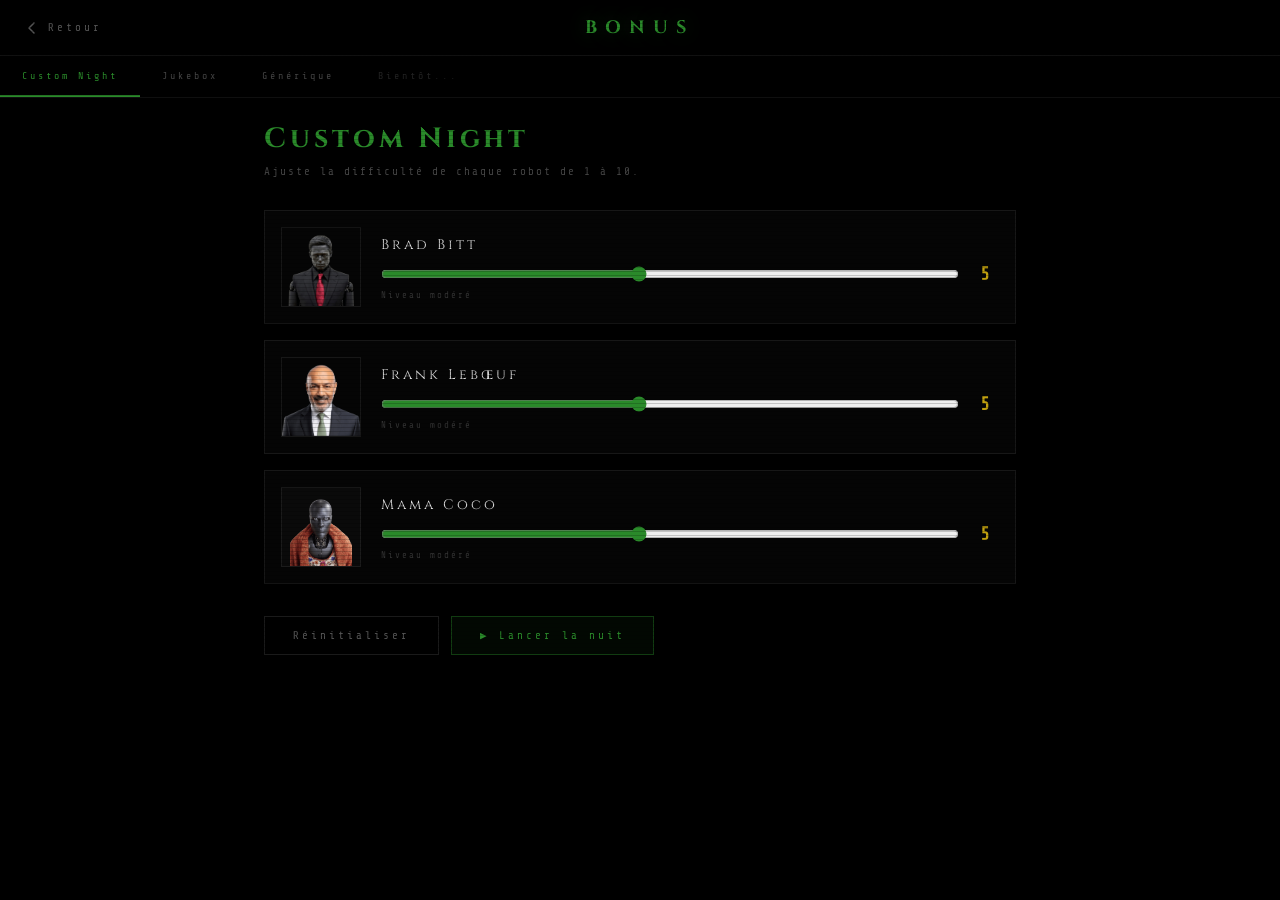
==== bonus.html @ 2e3a1e3d "Update bonus.html" ====
<!DOCTYPE html>
<html lang="fr">
<head>
  <meta charset="UTF-8" />
  <meta name="viewport" content="width=device-width, initial-scale=1.0, user-scalable=no" />
  <title>Three Nights at Chez Moi — Bonus</title>
  <link rel="preconnect" href="https://fonts.googleapis.com" />
  <link rel="preconnect" href="https://fonts.gstatic.com" crossorigin />
  <link href="https://fonts.googleapis.com/css2?family=Cinzel:wght@400;700&family=Share+Tech+Mono&display=swap" rel="stylesheet" />
  <link rel="stylesheet" href="css/global.css" />
  <link rel="stylesheet" href="css/bonus.css" />
</head>
<body class="bonus-page">

  <div id="bonus-noise"></div>
  <div class="bonus-scanlines"></div>

  <!-- HEADER -->
  <div id="bonus-header">
    <button id="bonus-back" title="Retour au menu">
      <svg width="16" height="16" viewBox="0 0 16 16" fill="none" stroke="currentColor" stroke-width="1.5">
        <path d="M10 3L5 8l5 5" stroke-linecap="round" stroke-linejoin="round"/>
      </svg>
      Retour
    </button>
    <div id="bonus-title">BONUS</div>
    <div style="width:80px;"></div>
  </div>

  <!-- NAVIGATION SECTIONS -->
  <div id="bonus-nav">
    <button class="bonus-nav-btn active" data-section="custom">Custom Night</button>
    <button class="bonus-nav-btn" data-section="jukebox">Jukebox</button>
    <button class="bonus-nav-btn" data-section="credits">Générique</button>
    <button class="bonus-nav-btn disabled" data-section="coming">Bientôt...</button>
  </div>

  <!-- SECTION : CUSTOM NIGHT -->
  <div id="section-custom" class="bonus-section active">
    <div class="bonus-section-title">Custom Night</div>
    <div class="bonus-section-sub">Ajuste la difficulté de chaque robot de 1 à 10.</div>

    <div id="custom-robots">

      <div class="robot-card" data-robot="brad">
        <img src="assets/images/brad-normal.png" alt="Brad Bitt" class="robot-img landscape" />
        <div class="robot-info">
          <div class="robot-name">Brad Bitt</div>
          <div class="robot-level-wrap">
            <input type="range" class="robot-slider" id="diff-brad" min="1" max="10" value="5" />
            <span class="robot-level-val" id="diff-brad-val">5</span>
          </div>
          <div class="robot-desc" id="diff-brad-desc">Niveau modéré</div>
        </div>
      </div>

      <div class="robot-card" data-robot="frank">
        <img src="assets/images/frank-normal.png" alt="Frank Lebœuf" class="robot-img landscape" />
        <div class="robot-info">
          <div class="robot-name">Frank Lebœuf</div>
          <div class="robot-level-wrap">
            <input type="range" class="robot-slider" id="diff-frank" min="1" max="10" value="5" />
            <span class="robot-level-val" id="diff-frank-val">5</span>
          </div>
          <div class="robot-desc" id="diff-frank-desc">Niveau modéré</div>
        </div>
      </div>

      <div class="robot-card" data-robot="mama">
        <img src="assets/images/mama-coco-normal.png" alt="Mama Coco" class="robot-img portrait" />
        <div class="robot-info">
          <div class="robot-name">Mama Coco</div>
          <div class="robot-level-wrap">
            <input type="range" class="robot-slider" id="diff-mama" min="1" max="10" value="5" />
            <span class="robot-level-val" id="diff-mama-val">5</span>
          </div>
          <div class="robot-desc" id="diff-mama-desc">Niveau modéré</div>
        </div>
      </div>

    </div>

    <div id="custom-actions">
      <button class="bonus-action-btn secondary" id="custom-reset">Réinitialiser</button>
      <button class="bonus-action-btn primary" id="custom-start">▶ Lancer la nuit</button>
    </div>
  </div>

  <!-- SECTION : GÉNÉRIQUE -->
  <div id="section-credits" class="bonus-section" style="display:none;">
    <div class="bonus-section-title">Générique de fin</div>
    <div class="bonus-section-sub">Revisionner le générique de fin du jeu.</div>
    <button class="bonus-action-btn primary" id="replay-credits" style="margin-top:32px;">▶ Lancer le générique</button>
  </div>

  <!-- SECTION : JUKEBOX -->
  <div id="section-jukebox" class="bonus-section" style="display:none;">
    <div class="bonus-section-title">Jukebox</div>
    <div class="bonus-section-sub">Système audio de la maison — tous les fichiers sonores du jeu.</div>
    <div id="jukebox-wrap">
      <!-- Catégories -->
      <div id="jukebox-cats"></div>
      <!-- Lecteur -->
      <div id="jukebox-player">
        <div id="jk-cam-badge">
          <span class="rec-dot" style="background:#2a8a2a;box-shadow:0 0 8px rgba(42,138,42,0.6);"></span>
          <span id="jk-track-name">— AUCUN FICHIER SÉLECTIONNÉ —</span>
        </div>
        <div id="jk-progress-wrap">
          <span id="jk-time-cur">0:00</span>
          <div id="jk-progress-bar">
            <div id="jk-progress-fill"></div>
            <div id="jk-progress-thumb"></div>
          </div>
          <span id="jk-time-dur">0:00</span>
        </div>
        <div id="jk-controls">
          <button class="jk-btn" id="jk-prev" title="Précédent">&#9664;&#9664;</button>
          <button class="jk-btn jk-main" id="jk-play">&#9654;</button>
          <button class="jk-btn" id="jk-next" title="Suivant">&#9654;&#9654;</button>
          <div id="jk-vol-wrap">
            <span class="jk-vol-icon">
              <svg width="14" height="14" viewBox="0 0 14 14" fill="none" stroke="currentColor" stroke-width="1.3">
                <path d="M2 4.5h2l3-2.5v9l-3-2.5H2V4.5z"/>
                <path d="M9.5 4.5c1.2 0.9 1.2 4.1 0 5" stroke-linecap="round"/>
                <path d="M11.5 3c2 1.5 2 6.5 0 8" stroke-linecap="round"/>
              </svg>
            </span>
            <input type="range" id="jk-vol" min="0" max="100" value="75" />
          </div>
        </div>
      </div>
      <!-- Liste des pistes -->
      <div id="jukebox-tracklist"></div>
    </div>
  </div>

  <!-- SECTION : BIENTÔT -->
  <div id="section-coming" class="bonus-section" style="display:none;">
    <div class="bonus-section-title" style="color:#555;">Bientôt...</div>
    <div class="bonus-section-sub" style="color:#333;">D'autres bonus arriveront prochainement.</div>
  </div>

  <!-- OVERLAY GÉNÉRIQUE (replay) -->
  <div id="credits-overlay" style="display:none;position:fixed;inset:0;z-index:9000;background:#000;"></div>

  <audio id="audio-bonus" src="assets/audio/bonus.mp3" loop preload="auto"></audio>
  <audio id="audio-merci" src="assets/audio/merci.m4a" preload="auto"></audio>

  <script src="js/save.js"></script>
  <script src="js/options.js"></script>
  <script src="js/bonus.js"></script>
</body>
</html>
---- css/global.css ----
/* ═══════════════════════════════════════════
   GLOBAL — Reset + Variables + Utilitaires
════════════════════════════════════════════ */

*, *::before, *::after {
  box-sizing: border-box;
  margin: 0;
  padding: 0;
}

:root {
  --red:        #cc2020;
  --red-glow:   rgba(220, 30, 30, 0.6);
  --gold:       #c0a010;
  --green:      #2a8a2a;
  --white:      #ffffff;
  --gray-light: #888888;
  --gray-mid:   #444444;
  --gray-dark:  #1a1a1a;
  --black:      #000000;

  --font-mono:  'Share Tech Mono', monospace;
  --font-title: 'Cinzel', serif;
}

html, body {
  width: 100%;
  height: 100%;
  background: var(--black);
  overflow: hidden;
  color: var(--white);
  font-family: var(--font-mono);
}

.hidden {
  display: none !important;
}

/* Scanlines globales */
body::before {
  content: '';
  position: fixed;
  inset: 0;
  background: repeating-linear-gradient(
    to bottom,
    transparent 0px, transparent 3px,
    rgba(0, 0, 0, 0.18) 3px, rgba(0, 0, 0, 0.18) 4px
  );
  pointer-events: none;
  z-index: 900;
}

/* ── Animations communes ── */

@keyframes blink {
  0%, 100% { opacity: 1; }
  50%       { opacity: 0; }
}

@keyframes scanMove {
  0%   { top: -3%; }
  100% { top: 103%; }
}

@keyframes flicker {
  0%, 89%, 100% { opacity: 1; }
  90%  { opacity: 0.7; }
  91%  { opacity: 1; }
  93%  { opacity: 0.4; }
  94%  { opacity: 1; }
}

@keyframes glitchClip1 {
  0%, 92%, 100% { clip-path: none; transform: none; }
  93% { clip-path: polygon(0 15%, 100% 15%, 100% 35%, 0 35%); transform: translateX(-5px); }
  95% { clip-path: polygon(0 55%, 100% 55%, 100% 70%, 0 70%); transform: translateX(5px); }
  97% { clip-path: polygon(0 30%, 100% 30%, 100% 50%, 0 50%); transform: translateX(-3px); }
}

@keyframes glitchClip2 {
  0%, 93%, 100% { clip-path: none; transform: none; opacity: 0; }
  94% { clip-path: polygon(0 20%, 100% 20%, 100% 40%, 0 40%); transform: translateX(7px); opacity: 0.6; }
  96% { clip-path: polygon(0 60%, 100% 60%, 100% 75%, 0 75%); transform: translateX(-6px); opacity: 0.4; }
}

@keyframes fadeIn {
  from { opacity: 0; }
  to   { opacity: 1; }
}

@keyframes fadeOut {
  from { opacity: 1; }
  to   { opacity: 0; }
}
---- css/bonus.css ----
/* ═══════════════════════════════════════════
   BONUS.CSS
════════════════════════════════════════════ */

body.bonus-page {
  background: #000;
  min-height: 100vh;
  overflow-x: hidden;
  animation: slideInFromRight 0.4s ease forwards;
}

@keyframes slideInFromRight {
  from { opacity: 0; transform: translateX(40px); }
  to   { opacity: 1; transform: translateX(0); }
}

#bonus-noise {
  position: fixed; inset: 0; pointer-events: none; z-index: 1;
  background: url("data:image/svg+xml,<svg xmlns='http://www.w3.org/2000/svg'/>"); /* placeholder */
  opacity: 0.03;
}
.bonus-scanlines {
  position: fixed; inset: 0; pointer-events: none; z-index: 2;
  background: repeating-linear-gradient(to bottom, transparent 0px, transparent 3px, rgba(0,0,0,0.12) 3px, rgba(0,0,0,0.12) 4px);
}

/* ── Header ── */
#bonus-header {
  position: fixed; top: 0; left: 0; right: 0;
  height: 56px;
  display: flex; align-items: center; justify-content: space-between;
  padding: 0 24px;
  background: rgba(0,0,0,0.95);
  border-bottom: 0.5px solid rgba(255,255,255,0.08);
  z-index: 100;
}
#bonus-back {
  font-family: var(--font-mono);
  font-size: 11px; letter-spacing: 3px; color: #555;
  background: transparent; border: none; cursor: pointer;
  display: flex; align-items: center; gap: 8px;
  transition: color 0.15s;
}
#bonus-back:hover { color: #aaa; }
#bonus-title {
  font-family: var(--font-title);
  font-size: 18px; font-weight: 700;
  color: #2a8a2a; letter-spacing: 8px;
  text-shadow: 0 0 20px rgba(42,138,42,0.4);
}

/* ── Navigation ── */
#bonus-nav {
  position: fixed; top: 56px; left: 0; right: 0;
  display: flex; gap: 0;
  background: rgba(0,0,0,0.9);
  border-bottom: 0.5px solid rgba(255,255,255,0.06);
  z-index: 100; overflow-x: auto;
}
.bonus-nav-btn {
  font-family: var(--font-mono);
  font-size: 10px; letter-spacing: 3px; color: #444;
  background: transparent; border: none; border-bottom: 2px solid transparent;
  padding: 14px 22px; cursor: pointer; white-space: nowrap;
  transition: color 0.15s, border-color 0.15s;
}
.bonus-nav-btn:hover { color: #888; }
.bonus-nav-btn.active { color: #2a8a2a; border-bottom-color: #2a8a2a; }
.bonus-nav-btn.disabled { color: #222; cursor: default; pointer-events: none; }

/* ── Sections ── */
.bonus-section {
  max-width: 800px; margin: 0 auto;
  padding: 120px 24px 60px;
  position: relative; z-index: 10;
}
.bonus-section-title {
  font-family: var(--font-title);
  font-size: clamp(20px, 3vw, 28px); font-weight: 700;
  color: #2a8a2a; letter-spacing: 4px; margin-bottom: 8px;
}
.bonus-section-sub {
  font-family: var(--font-mono);
  font-size: 11px; color: #444; letter-spacing: 2px;
  margin-bottom: 32px;
}

/* ── Custom Night ── */
#custom-robots {
  display: flex; flex-direction: column; gap: 16px;
}
.robot-card {
  display: flex; align-items: center; gap: 20px;
  background: rgba(255,255,255,0.02);
  border: 0.5px solid rgba(255,255,255,0.07);
  padding: 16px;
  transition: border-color 0.15s;
}
.robot-card:hover { border-color: rgba(42,138,42,0.3); }
.robot-img {
  flex-shrink: 0;
  width: 80px;
  height: 80px;
  object-fit: cover;
  object-position: center top;
  border: 0.5px solid rgba(255,255,255,0.07);
}
.robot-img.portrait {
  object-fit: contain;
  object-position: center center;
  background: rgba(255,255,255,0.02);
}

.robot-info { flex: 1; }
.robot-name {
  font-family: var(--font-title);
  font-size: 14px; color: #ddd; letter-spacing: 3px; margin-bottom: 10px;
}
.robot-level-wrap {
  display: flex; align-items: center; gap: 12px;
}
.robot-slider {
  flex: 1;
  accent-color: #2a8a2a;
}
.robot-level-val {
  font-family: var(--font-mono);
  font-size: 18px; font-weight: bold;
  color: #2a8a2a; min-width: 28px; text-align: center;
}
.robot-desc {
  font-family: var(--font-mono);
  font-size: 9px; color: #333; letter-spacing: 2px;
  margin-top: 6px;
}

/* Couleur de la valeur selon niveau */
.robot-level-val.low    { color: #2a8a2a; }
.robot-level-val.medium { color: #c0a010; }
.robot-level-val.high   { color: #cc2020; }

/* ── Actions ── */
#custom-actions {
  display: flex; gap: 12px; margin-top: 32px; flex-wrap: wrap;
}
.bonus-action-btn {
  font-family: var(--font-mono);
  font-size: 11px; letter-spacing: 3px;
  padding: 12px 28px; cursor: pointer;
  transition: all 0.15s;
}
.bonus-action-btn.primary {
  color: #2a8a2a; background: rgba(42,138,42,0.06);
  border: 0.5px solid rgba(42,138,42,0.4);
}
.bonus-action-btn.primary:hover {
  background: rgba(42,138,42,0.12); border-color: #2a8a2a;
  color: #44cc44;
}
.bonus-action-btn.secondary {
  color: #555; background: transparent;
  border: 0.5px solid rgba(255,255,255,0.1);
}
.bonus-action-btn.secondary:hover { color: #aaa; border-color: rgba(255,255,255,0.25); }

/* ── Responsive ── */
@media (max-width: 600px) {
  #bonus-header { padding: 0 14px; }
  .bonus-section { padding: 120px 14px 60px; }
  .robot-card { flex-direction: column; align-items: flex-start; }
  .robot-img.landscape { width: 100%; height: 120px; }
  .robot-img.portrait  { width: 60px; height: 90px; }
}

/* ══ Mode TV — crédits ══ */
body.display-tv .credits-label  { font-size: clamp(13px, 2vw, 16px); }
body.display-tv .credits-name   { font-size: clamp(22px, 3.5vw, 36px); }
body.display-tv .credits-sub    { font-size: clamp(12px, 1.8vw, 16px); }
body.display-tv .credits-final  { font-size: clamp(24px, 4vw, 40px); }
body.display-tv .credits-continue { font-size: 15px; padding: 16px 32px; }

/* ══════════════════════════════════════
   JUKEBOX
══════════════════════════════════════ */

#jukebox-wrap {
  display: flex;
  flex-direction: column;
  gap: 0;
  border: 0.5px solid rgba(255,255,255,0.07);
}

/* Catégories */
#jukebox-cats {
  display: flex;
  overflow-x: auto;
  border-bottom: 0.5px solid rgba(255,255,255,0.07);
}
.jk-cat-btn {
  font-family: var(--font-mono);
  font-size: 9px; letter-spacing: 3px; color: #444;
  background: transparent; border: none; border-bottom: 2px solid transparent;
  padding: 10px 18px; cursor: pointer; white-space: nowrap;
  transition: color .15s, border-color .15s;
}
.jk-cat-btn:hover { color: #888; }
.jk-cat-btn.active { color: #2a8a2a; border-bottom-color: #2a8a2a; }

/* Lecteur */
#jukebox-player {
  background: rgba(0,0,0,0.6);
  padding: 14px 16px;
  display: flex;
  flex-direction: column;
  gap: 10px;
  border-bottom: 0.5px solid rgba(255,255,255,0.07);
}

#jk-cam-badge {
  display: flex;
  align-items: center;
  gap: 8px;
  font-family: var(--font-mono);
  font-size: 10px;
  letter-spacing: 2px;
  color: #666;
}
#jk-track-name {
  overflow: hidden;
  text-overflow: ellipsis;
  white-space: nowrap;
  flex: 1;
}
#jk-track-name.playing { color: #2a8a2a; }

/* Barre de progression */
#jk-progress-wrap {
  display: flex;
  align-items: center;
  gap: 10px;
  font-family: var(--font-mono);
  font-size: 9px;
  color: #444;
  letter-spacing: 1px;
}
#jk-progress-bar {
  flex: 1;
  height: 3px;
  background: rgba(255,255,255,0.08);
  position: relative;
  cursor: pointer;
  border-radius: 2px;
}
#jk-progress-fill {
  height: 100%;
  background: #2a8a2a;
  border-radius: 2px;
  width: 0%;
  transition: width 0.2s linear;
  pointer-events: none;
}
#jk-progress-thumb {
  position: absolute;
  top: 50%; right: 0;
  transform: translate(50%, -50%);
  width: 9px; height: 9px;
  background: #2a8a2a;
  border-radius: 50%;
  opacity: 0;
  transition: opacity .15s;
  pointer-events: none;
}
#jk-progress-bar:hover #jk-progress-thumb { opacity: 1; }

/* Contrôles */
#jk-controls {
  display: flex;
  align-items: center;
  gap: 10px;
}
.jk-btn {
  font-family: var(--font-mono);
  font-size: 13px;
  color: #555;
  background: transparent;
  border: 0.5px solid rgba(255,255,255,0.1);
  width: 36px; height: 32px;
  cursor: pointer;
  display: flex; align-items: center; justify-content: center;
  transition: color .15s, border-color .15s;
  flex-shrink: 0;
}
.jk-btn:hover { color: #aaa; border-color: rgba(255,255,255,0.3); }
.jk-btn:focus { outline: none; color: #2a8a2a; border-color: rgba(42,138,42,0.5); }
.jk-btn.jk-main {
  width: 44px; height: 38px;
  font-size: 16px;
  color: #2a8a2a;
  border-color: rgba(42,138,42,0.3);
}
.jk-btn.jk-main:hover { border-color: #2a8a2a; color: #44cc44; }
.jk-btn.jk-main.playing { color: #c0a010; border-color: rgba(192,160,16,0.4); }

#jk-vol-wrap {
  display: flex; align-items: center; gap: 8px;
  margin-left: auto;
  font-size: 13px;
  color: #444;
}
#jk-vol { width: 80px; accent-color: #2a8a2a; }
.jk-vol-icon { font-size: 13px; }

/* Liste des pistes */
#jukebox-tracklist {
  max-height: 260px;
  overflow-y: auto;
}
.jk-track {
  display: flex;
  align-items: center;
  gap: 10px;
  padding: 8px 16px;
  font-family: var(--font-mono);
  font-size: 10px;
  letter-spacing: 1px;
  color: #555;
  cursor: pointer;
  border-bottom: 0.5px solid rgba(255,255,255,0.04);
  transition: background .12s, color .12s;
}
.jk-track:hover { background: rgba(255,255,255,0.03); color: #aaa; }
.jk-track.active { color: #2a8a2a; background: rgba(42,138,42,0.05); }
.jk-track:focus { outline: none; background: rgba(42,138,42,0.08); color: #2a8a2a; }
.jk-track-num {
  color: #333; min-width: 20px; text-align: right; font-size: 9px;
}
.jk-track-dur { color: #333; margin-left: auto; font-size: 9px; flex-shrink:0; }
.jk-track.active .jk-track-num { color: #2a8a2a; }
.jk-track.active .jk-track-dur { color: #2a8a2a; }

/* Mode TV */
body.display-tv .jk-cat-btn  { font-size: 12px; padding: 14px 24px; }
body.display-tv #jk-cam-badge { font-size: 13px; }
body.display-tv .jk-btn       { width: 48px; height: 42px; font-size: 16px; }
body.display-tv .jk-btn.jk-main { width: 56px; height: 48px; font-size: 20px; }
body.display-tv .jk-track    { padding: 12px 18px; font-size: 13px; }
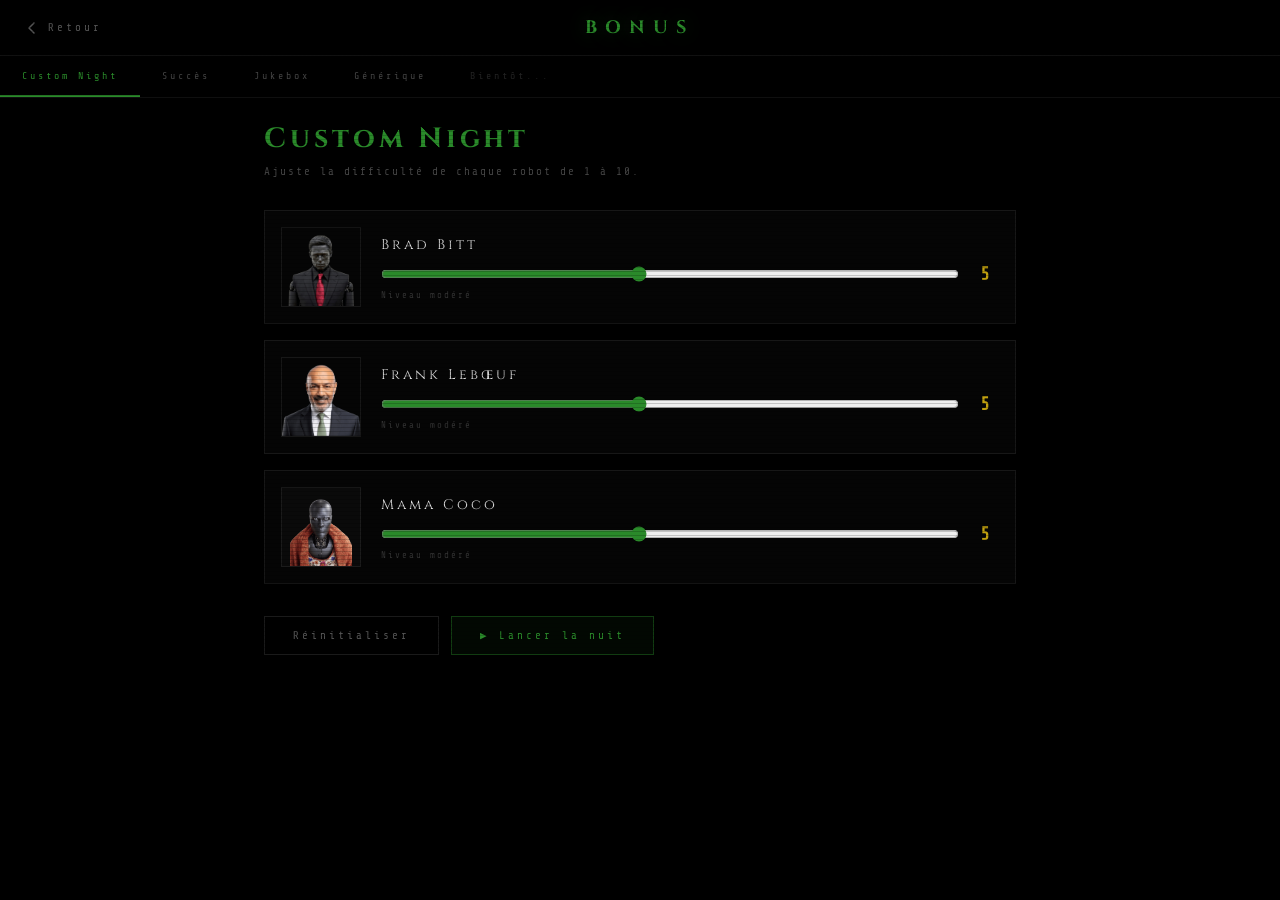
==== commit 3c6b75aa: "Update bonus.html" ====
--- a/bonus.html
+++ b/bonus.html
@@ -30,6 +30,7 @@
   <!-- NAVIGATION SECTIONS -->
   <div id="bonus-nav">
     <button class="bonus-nav-btn active" data-section="custom">Custom Night</button>
+    <button class="bonus-nav-btn" data-section="achievements">Succès</button>
     <button class="bonus-nav-btn" data-section="jukebox">Jukebox</button>
     <button class="bonus-nav-btn" data-section="credits">Générique</button>
     <button class="bonus-nav-btn disabled" data-section="coming">Bientôt...</button>
@@ -93,10 +94,21 @@
     <button class="bonus-action-btn primary" id="replay-credits" style="margin-top:32px;">▶ Lancer le générique</button>
   </div>
 
+  <!-- SECTION : SUCCÈS -->
+  <div id="section-achievements" class="bonus-section" style="display:none;">
+    <div class="bonus-section-title">Succès</div>
+    <div id="achievements-stats">
+      <span id="ach-count">0 / 0</span>
+      <div id="ach-progress-bar"><div id="ach-progress-fill" style="width:0%"></div></div>
+      <span id="ach-pct">0%</span>
+    </div>
+    <div id="achievements-list"></div>
+  </div>
+
   <!-- SECTION : JUKEBOX -->
   <div id="section-jukebox" class="bonus-section" style="display:none;">
     <div class="bonus-section-title">Jukebox</div>
-    <div class="bonus-section-sub">Système audio de la maison — tous les fichiers sonores du jeu.</div>
+    <div class="bonus-section-sub">Système audio du bâtiment — tous les fichiers sonores du jeu.</div>
     <div id="jukebox-wrap">
       <!-- Catégories -->
       <div id="jukebox-cats"></div>
@@ -147,7 +159,8 @@
   <audio id="audio-bonus" src="assets/audio/bonus.mp3" loop preload="auto"></audio>
   <audio id="audio-merci" src="assets/audio/merci.m4a" preload="auto"></audio>
 
-  <script src="js/save.js"></script>
+  <script src="js/save.js"></script>  <script src="js/achievements.js"></script>
+
   <script src="js/options.js"></script>
   <script src="js/bonus.js"></script>
 </body>
--- a/css/bonus.css
+++ b/css/bonus.css
@@ -344,3 +344,14 @@
 body.display-tv .jk-btn       { width: 48px; height: 42px; font-size: 16px; }
 body.display-tv .jk-btn.jk-main { width: 56px; height: 48px; font-size: 20px; }
 body.display-tv .jk-track    { padding: 12px 18px; font-size: 13px; }
+
+/* ══ Mode TV — Bonus ══ */
+body.display-tv .bonus-section-title  { font-size: clamp(26px, 4vw, 36px); }
+body.display-tv .bonus-section-sub    { font-size: 14px; letter-spacing: 3px; }
+body.display-tv .bonus-nav-btn        { font-size: 13px; padding: 18px 28px; }
+body.display-tv .robot-name           { font-size: 18px; }
+body.display-tv .robot-desc           { font-size: 12px; }
+body.display-tv .robot-level-val      { font-size: 24px; }
+body.display-tv .bonus-action-btn     { font-size: 14px; padding: 16px 36px; }
+body.display-tv #bonus-title          { font-size: 26px; letter-spacing: 12px; }
+body.display-tv #bonus-back           { font-size: 14px; }
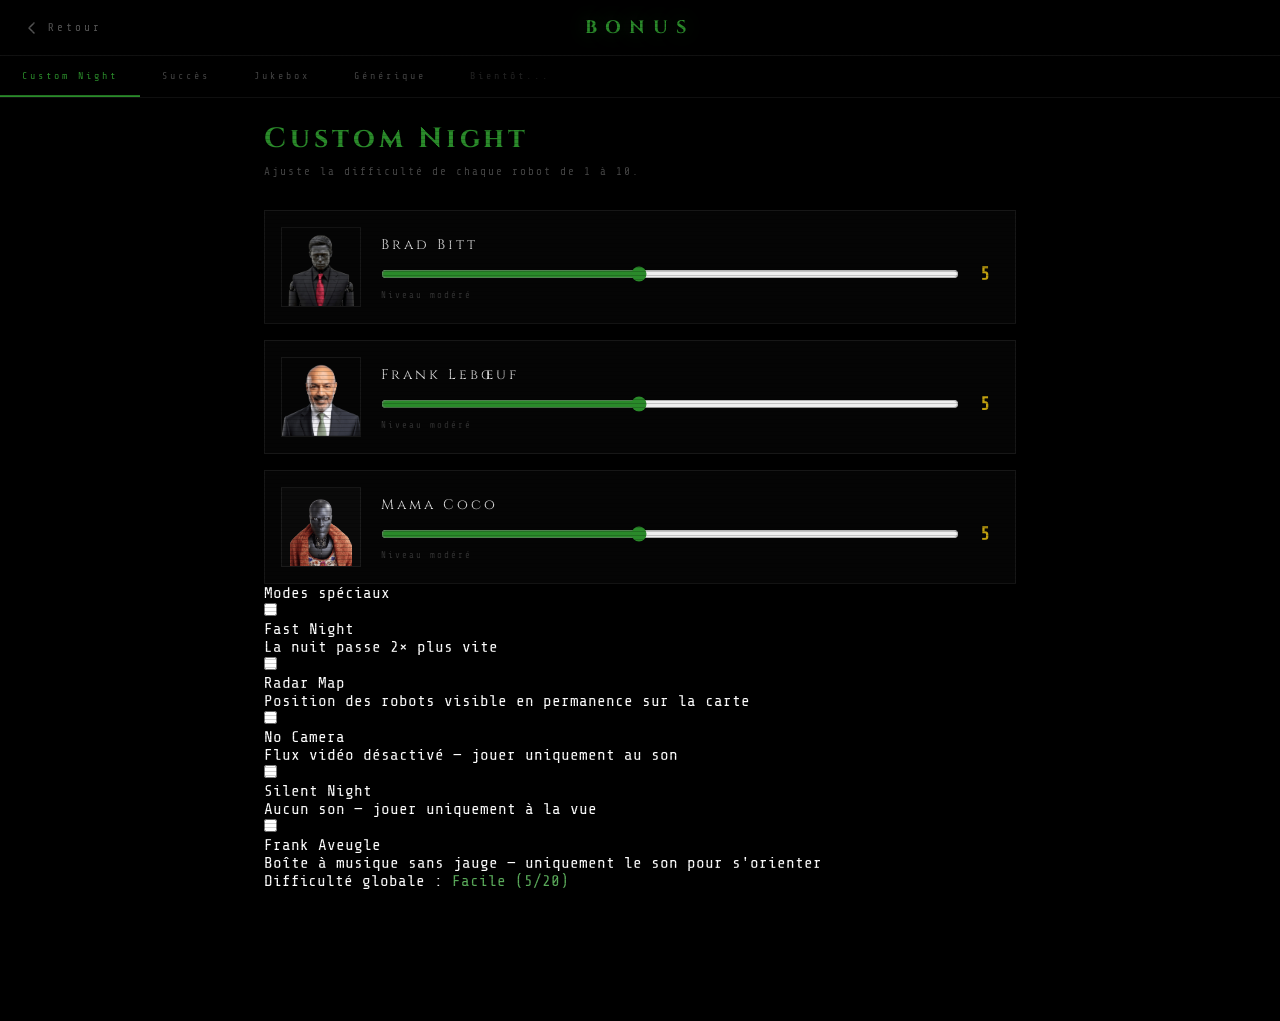
==== commit 740dda18: "Update bonus.html" ====
--- a/bonus.html
+++ b/bonus.html
@@ -81,6 +81,49 @@
 
     </div>
 
+    <!-- Modes spéciaux -->
+    <div id="custom-modes">
+      <div class="custom-modes-title">Modes spéciaux</div>
+      <div id="custom-modes-list">
+        <label class="custom-mode-item" data-mode="fast_night">
+          <input type="checkbox" id="mode-fast_night" />
+          <div class="custom-mode-info">
+            <div class="custom-mode-name">Fast Night</div>
+            <div class="custom-mode-desc">La nuit passe 2× plus vite</div>
+          </div>
+        </label>
+        <label class="custom-mode-item" data-mode="radar_map">
+          <input type="checkbox" id="mode-radar_map" />
+          <div class="custom-mode-info">
+            <div class="custom-mode-name">Radar Map</div>
+            <div class="custom-mode-desc">Position des robots visible en permanence sur la carte</div>
+          </div>
+        </label>
+        <label class="custom-mode-item" data-mode="no_camera">
+          <input type="checkbox" id="mode-no_camera" />
+          <div class="custom-mode-info">
+            <div class="custom-mode-name">No Camera</div>
+            <div class="custom-mode-desc">Flux vidéo désactivé — jouer uniquement au son</div>
+          </div>
+        </label>
+        <label class="custom-mode-item" data-mode="silent_night">
+          <input type="checkbox" id="mode-silent_night" />
+          <div class="custom-mode-info">
+            <div class="custom-mode-name">Silent Night</div>
+            <div class="custom-mode-desc">Aucun son — jouer uniquement à la vue</div>
+          </div>
+        </label>
+        <label class="custom-mode-item" data-mode="frank_blind">
+          <input type="checkbox" id="mode-frank_blind" />
+          <div class="custom-mode-info">
+            <div class="custom-mode-name">Frank Aveugle</div>
+            <div class="custom-mode-desc">Boîte à musique sans jauge — uniquement le son pour s'orienter</div>
+          </div>
+        </label>
+      </div>
+      <div id="custom-difficulty-badge">Difficulté globale : <span id="custom-diff-score">—</span></div>
+    </div>
+
     <div id="custom-actions">
       <button class="bonus-action-btn secondary" id="custom-reset">Réinitialiser</button>
       <button class="bonus-action-btn primary" id="custom-start">▶ Lancer la nuit</button>
@@ -159,7 +202,8 @@
   <audio id="audio-bonus" src="assets/audio/bonus.mp3" loop preload="auto"></audio>
   <audio id="audio-merci" src="assets/audio/merci.m4a" preload="auto"></audio>
 
-  <script src="js/save.js"></script>  <script src="js/achievements.js"></script>
+  <script src="js/save.js"></script>
+  <script src="js/achievements.js"></script>
 
   <script src="js/options.js"></script>
   <script src="js/bonus.js"></script>
--- a/css/bonus.css
+++ b/css/bonus.css
@@ -355,3 +355,68 @@
 body.display-tv .bonus-action-btn     { font-size: 14px; padding: 16px 36px; }
 body.display-tv #bonus-title          { font-size: 26px; letter-spacing: 12px; }
 body.display-tv #bonus-back           { font-size: 14px; }
+
+/* ── Robot sélectionné manette ── */
+.robot-card.gp-selected {
+  border-color: rgba(192,160,16,0.5);
+  background: rgba(192,160,16,0.04);
+}
+.robot-card.gp-selected .robot-name { color: #c0a010; }
+.robot-card.gp-selected .robot-level-val { color: #c0a010 !important; }
+
+/* ══════════════════════════════════════
+   SUCCÈS
+══════════════════════════════════════ */
+#achievements-stats {
+  display: flex; gap: 20px; align-items: center;
+  font-family: var(--font-mono); font-size: 10px; color: #555;
+  letter-spacing: 2px; margin-bottom: 20px;
+}
+#ach-progress-bar {
+  flex: 1; height: 3px; background: rgba(255,255,255,0.08); border-radius: 2px;
+}
+#ach-progress-fill {
+  height: 100%; background: #c0a010; border-radius: 2px; transition: width 0.4s ease;
+}
+#ach-count { color: #c0a010; min-width: 50px; text-align: right; }
+
+.ach-cat-title {
+  font-family: var(--font-mono); font-size: 9px; letter-spacing: 4px; color: #333;
+  text-transform: uppercase; padding: 14px 0 6px;
+  border-bottom: 0.5px solid rgba(255,255,255,0.05);
+  margin-bottom: 4px;
+}
+
+.ach-item {
+  display: flex; align-items: center; gap: 14px;
+  padding: 10px 0;
+  border-bottom: 0.5px solid rgba(255,255,255,0.04);
+  transition: background 0.12s;
+}
+.ach-item.unlocked .ach-icon  { color: #c0a010; }
+.ach-item.locked   .ach-icon  { color: #222; }
+.ach-item.locked   .ach-name  { color: #333; }
+.ach-item.locked   .ach-desc  { color: #222; }
+
+.ach-icon {
+  font-size: 18px; min-width: 26px; text-align: center; flex-shrink: 0;
+}
+.ach-text { display: flex; flex-direction: column; gap: 3px; flex: 1; }
+.ach-name {
+  font-family: var(--font-title); font-size: 13px; color: #aaa; letter-spacing: 2px;
+}
+.ach-desc {
+  font-family: var(--font-mono); font-size: 9px; color: #555; letter-spacing: 1px;
+}
+.ach-date {
+  font-family: var(--font-mono); font-size: 8px; color: #333;
+  letter-spacing: 1px; flex-shrink: 0;
+}
+.ach-item.unlocked .ach-name { color: #ddd; }
+.ach-item.unlocked .ach-desc { color: #666; }
+
+/* Mode TV */
+body.display-tv .ach-name  { font-size: 17px; }
+body.display-tv .ach-desc  { font-size: 12px; }
+body.display-tv .ach-icon  { font-size: 22px; }
+body.display-tv .ach-item  { padding: 14px 0; }
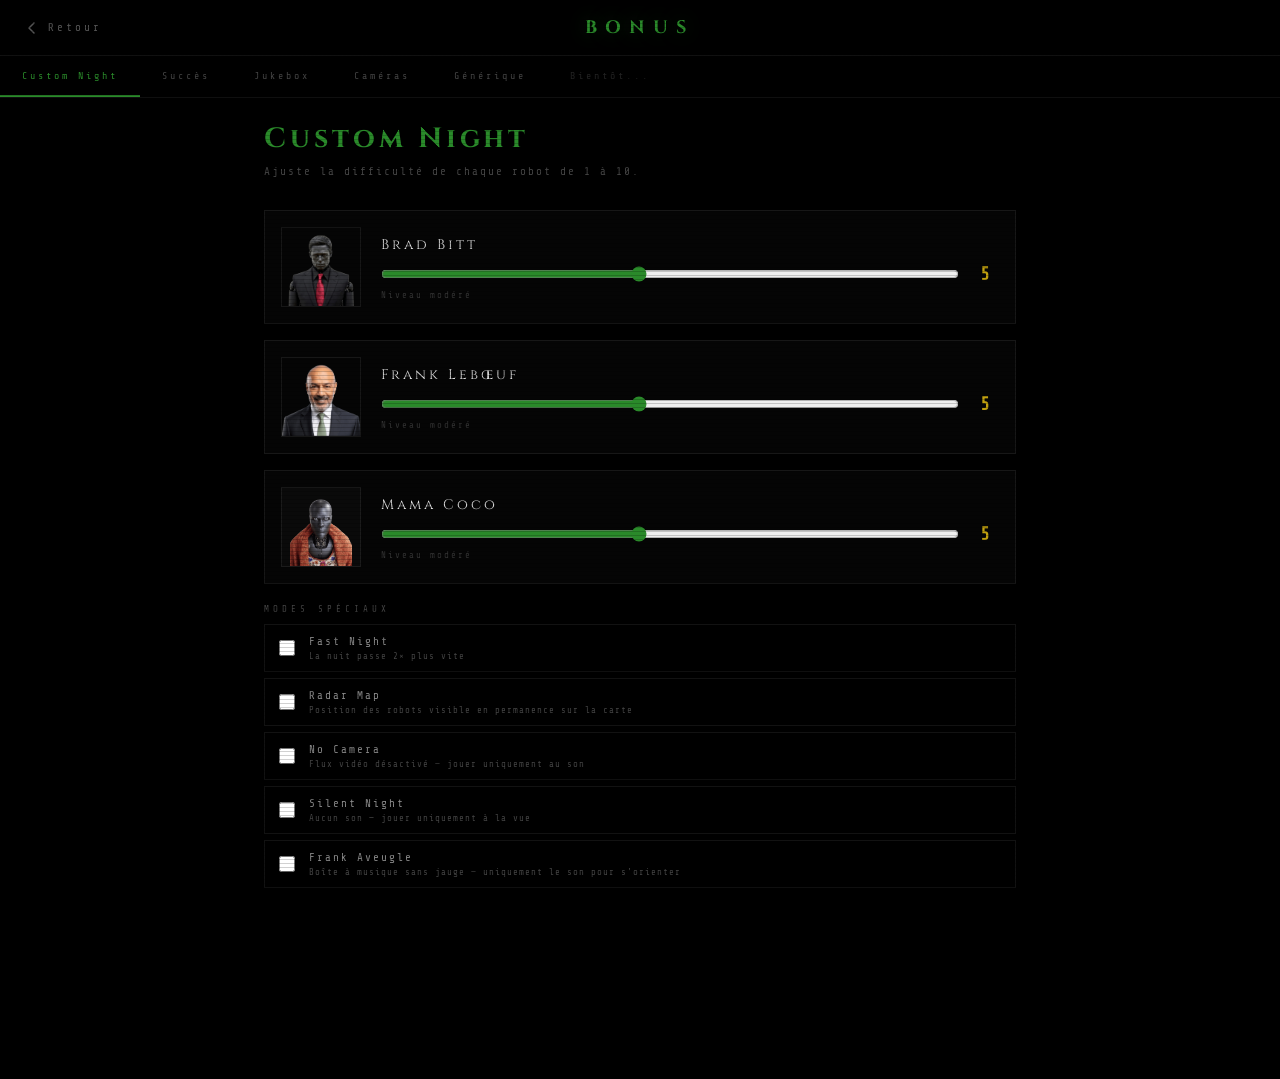
==== commit e907b3b0: "Update bonus.html" ====
--- a/bonus.html
+++ b/bonus.html
@@ -32,6 +32,7 @@
     <button class="bonus-nav-btn active" data-section="custom">Custom Night</button>
     <button class="bonus-nav-btn" data-section="achievements">Succès</button>
     <button class="bonus-nav-btn" data-section="jukebox">Jukebox</button>
+    <button class="bonus-nav-btn" data-section="cameras">Caméras</button>
     <button class="bonus-nav-btn" data-section="credits">Générique</button>
     <button class="bonus-nav-btn disabled" data-section="coming">Bientôt...</button>
   </div>
@@ -127,6 +128,49 @@
     <div id="custom-actions">
       <button class="bonus-action-btn secondary" id="custom-reset">Réinitialiser</button>
       <button class="bonus-action-btn primary" id="custom-start">▶ Lancer la nuit</button>
+    </div>
+  </div>
+
+  <!-- SECTION : GALERIE CAMÉRAS -->
+  <div id="section-cameras" class="bonus-section" style="display:none;">
+    <div class="bonus-section-title">Galerie Caméras</div>
+    <div class="bonus-section-sub">Système de surveillance — accès aux caméras hors ligne.</div>
+
+    <!-- Barre de contrôle -->
+    <div id="cam-gallery-controls">
+      <div id="cam-gallery-mode-wrap">
+        <button class="cam-gallery-mode active" data-mode="robots">Avec robots</button>
+        <button class="cam-gallery-mode" data-mode="empty">Sans robots</button>
+      </div>
+      <div id="cam-gallery-status">
+        <span class="rec-dot" style="background:#2a8a2a;box-shadow:0 0 8px rgba(42,138,42,0.5);"></span>
+        <span id="cam-gallery-label">— AUCUNE CAMÉRA —</span>
+      </div>
+    </div>
+
+    <!-- Vue caméra principale -->
+    <div id="cam-gallery-view">
+      <canvas id="cam-gallery-noise"></canvas>
+      <div class="cam-gallery-scanlines"></div>
+      <div class="cam-gallery-glitch" id="cam-gallery-glitch"></div>
+      <img id="cam-gallery-img" src="" alt="" />
+      <div class="cam-gallery-overlay"></div>
+      <div class="cam-gallery-placeholder">
+        <div>SÉLECTIONNER UNE CAMÉRA</div>
+      </div>
+    </div>
+
+    <!-- Sélecteur de caméras -->
+    <div id="cam-gallery-rooms">
+      <div class="cam-gallery-room" data-cam="cellier"        tabindex="0">Cellier</div>
+      <div class="cam-gallery-room" data-cam="wc"             tabindex="0">WC</div>
+      <div class="cam-gallery-room" data-cam="salle-de-bain"  tabindex="0">Salle de bain</div>
+      <div class="cam-gallery-room" data-cam="cuisine"        tabindex="0">Cuisine</div>
+      <div class="cam-gallery-room" data-cam="salle-a-manger" tabindex="0">Salle à manger</div>
+      <div class="cam-gallery-room" data-cam="salon"          tabindex="0">Salon</div>
+      <div class="cam-gallery-room" data-cam="couloir"        tabindex="0">Couloir</div>
+      <div class="cam-gallery-room" data-cam="rue"            tabindex="0">Extérieur rue</div>
+      <div class="cam-gallery-room" data-cam="etage-2"        tabindex="0">Chambre d'ami</div>
     </div>
   </div>
 
--- a/css/bonus.css
+++ b/css/bonus.css
@@ -6,6 +6,7 @@
   background: #000;
   min-height: 100vh;
   overflow-x: hidden;
+  overflow-y: auto;
   animation: slideInFromRight 0.4s ease forwards;
 }
 
@@ -71,8 +72,14 @@
 /* ── Sections ── */
 .bonus-section {
   max-width: 800px; margin: 0 auto;
-  padding: 120px 24px 60px;
+  padding: 120px 24px 80px;
   position: relative; z-index: 10;
+}
+
+/* Body scrollable sur les pages bonus */
+body.bonus-page {
+  overflow-y: auto !important;
+  overflow-x: hidden;
 }
 .bonus-section-title {
   font-family: var(--font-title);
@@ -420,3 +427,40 @@
 body.display-tv .ach-desc  { font-size: 12px; }
 body.display-tv .ach-icon  { font-size: 22px; }
 body.display-tv .ach-item  { padding: 14px 0; }
+
+/* ══ Custom Night enrichie — modes ══ */
+#custom-modes { margin-top: 20px; }
+.custom-modes-title {
+  font-family: var(--font-mono); font-size: 9px; letter-spacing: 4px;
+  color: #444; text-transform: uppercase; margin-bottom: 10px;
+}
+#custom-modes-list { display: flex; flex-direction: column; gap: 6px; }
+.custom-mode-item {
+  display: flex; align-items: center; gap: 14px;
+  padding: 10px 14px; cursor: pointer;
+  border: 0.5px solid rgba(255,255,255,0.07);
+  transition: border-color .15s, background .15s;
+}
+.custom-mode-item:hover { border-color: rgba(42,138,42,0.3); background: rgba(42,138,42,0.03); }
+.custom-mode-item:has(input:checked) { border-color: rgba(42,138,42,0.5); background: rgba(42,138,42,0.06); }
+.custom-mode-item:focus-within { border-color: rgba(192,160,16,0.5); }
+.custom-mode-item input[type=checkbox] {
+  width: 16px; height: 16px; accent-color: #2a8a2a; flex-shrink: 0; cursor: pointer;
+}
+.custom-mode-name {
+  font-family: var(--font-mono); font-size: 11px; color: #888; letter-spacing: 2px;
+}
+.custom-mode-item:has(input:checked) .custom-mode-name { color: #2a8a2a; }
+.custom-mode-desc {
+  font-family: var(--font-mono); font-size: 9px; color: #444; letter-spacing: 1px; margin-top: 3px;
+}
+#custom-difficulty-badge {
+  font-family: var(--font-mono); font-size: 10px; color: #555;
+  letter-spacing: 2px; margin-top: 12px; padding: 8px 0;
+  border-top: 0.5px solid rgba(255,255,255,0.06);
+}
+#custom-diff-score { color: #c0a010; font-weight: bold; }
+
+body.display-tv .custom-mode-name { font-size: 14px; }
+body.display-tv .custom-mode-desc { font-size: 12px; }
+body.display-tv #custom-difficulty-badge { font-size: 13px; }
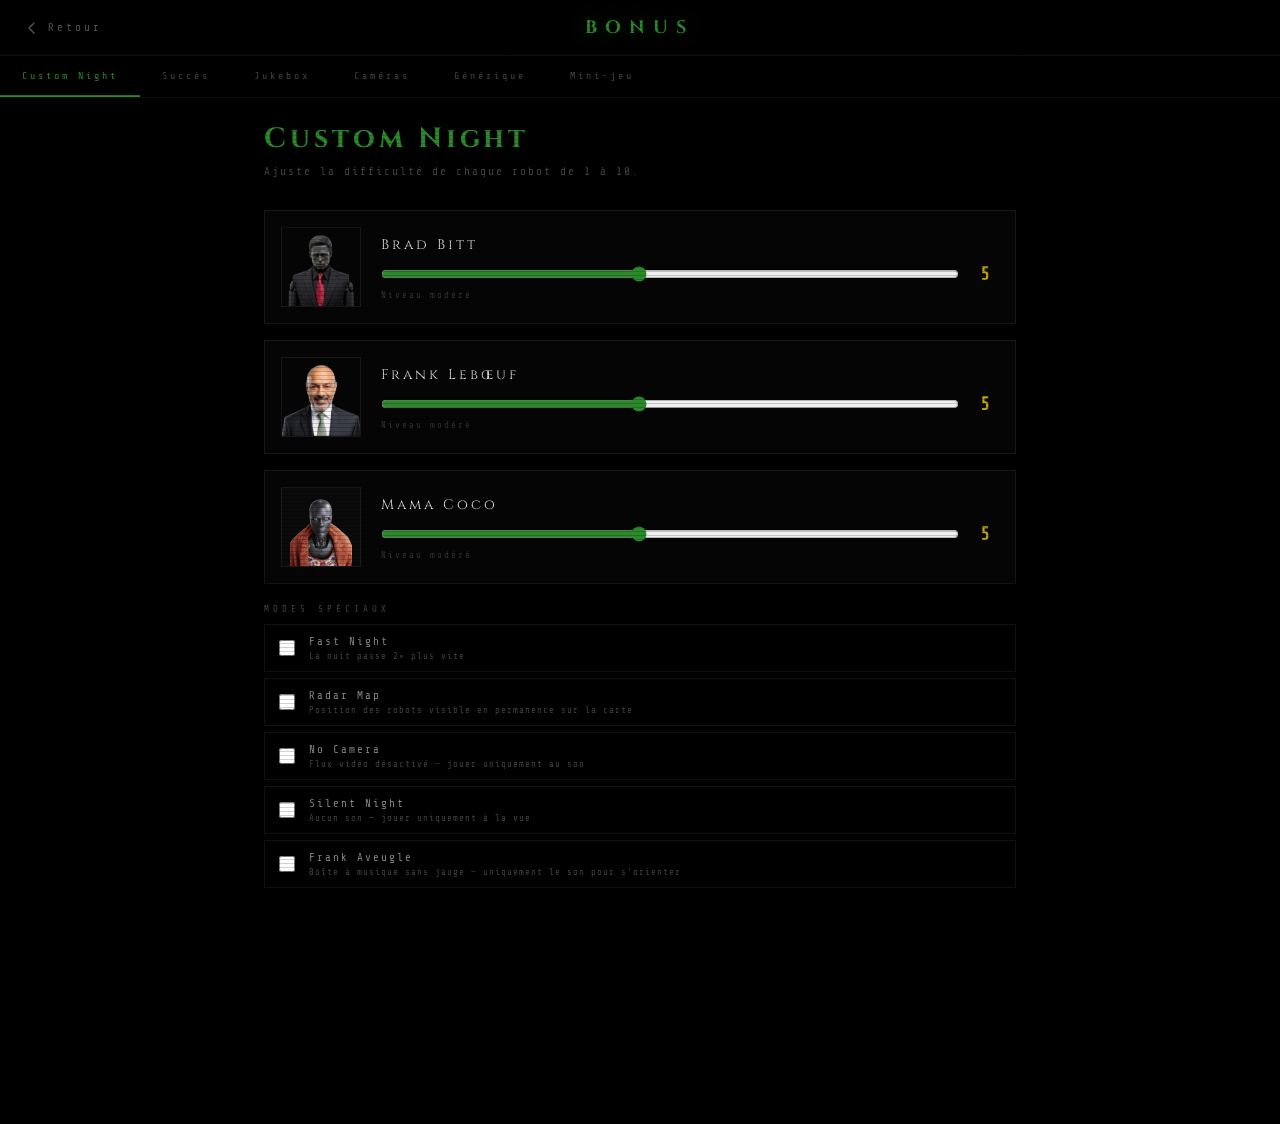
==== commit 78e20d23: "Update bonus.html" ====
--- a/bonus.html
+++ b/bonus.html
@@ -34,7 +34,7 @@
     <button class="bonus-nav-btn" data-section="jukebox">Jukebox</button>
     <button class="bonus-nav-btn" data-section="cameras">Caméras</button>
     <button class="bonus-nav-btn" data-section="credits">Générique</button>
-    <button class="bonus-nav-btn disabled" data-section="coming">Bientôt...</button>
+    <button class="bonus-nav-btn" data-section="minigame">Mini-jeu</button>
   </div>
 
   <!-- SECTION : CUSTOM NIGHT -->
@@ -234,9 +234,19 @@
     </div>
   </div>
 
-  <!-- SECTION : BIENTÔT -->
-  <div id="section-coming" class="bonus-section" style="display:none;">
-    <div class="bonus-section-title" style="color:#555;">Bientôt...</div>
+  <!-- SECTION : MINI-JEU -->
+  <div id="section-minigame" class="bonus-section" style="display:none;">
+    <div class="bonus-section-title">Mini-jeu</div>
+    <div class="bonus-section-sub">SYSTÈME-01 — La Dernière Ronde</div>
+    <div id="minigame-container">
+      <div id="minigame-desc" style="font-family:var(--font-mono);font-size:11px;color:#555;letter-spacing:2px;line-height:2;margin-bottom:24px;">
+        <p>Une nuit normale. Des enregistrements éparpillés dans la maison.</p>
+        <p>Retrouvez les 6 bobines. Le portail vous attend.</p>
+        <p style="color:#333;margin-top:12px;">— Durée : ~5 minutes —</p>
+      </div>
+      <button id="minigame-launch" onclick="window.open('minigame.html','_self')">LANCER LE MINI-JEU</button>
+    </div>
+  </div>
     <div class="bonus-section-sub" style="color:#333;">D'autres bonus arriveront prochainement.</div>
   </div>
 
--- a/css/bonus.css
+++ b/css/bonus.css
@@ -464,3 +464,120 @@
 body.display-tv .custom-mode-name { font-size: 14px; }
 body.display-tv .custom-mode-desc { font-size: 12px; }
 body.display-tv #custom-difficulty-badge { font-size: 13px; }
+
+/* ══════════════════════════════════════
+   GALERIE CAMÉRAS
+══════════════════════════════════════ */
+
+#cam-gallery-controls {
+  display: flex; align-items: center; justify-content: space-between;
+  margin-bottom: 12px; flex-wrap: wrap; gap: 10px;
+}
+
+#cam-gallery-mode-wrap { display: flex; gap: 6px; }
+.cam-gallery-mode {
+  font-family: var(--font-mono); font-size: 9px; letter-spacing: 3px;
+  color: #555; background: transparent;
+  border: 0.5px solid rgba(255,255,255,0.1);
+  padding: 7px 14px; cursor: pointer;
+  transition: all .15s;
+}
+.cam-gallery-mode:hover { color: #aaa; border-color: rgba(255,255,255,0.25); }
+.cam-gallery-mode.active { color: #2a8a2a; border-color: rgba(42,138,42,0.5); }
+
+#cam-gallery-status {
+  display: flex; align-items: center; gap: 8px;
+  font-family: var(--font-mono); font-size: 10px;
+  color: #555; letter-spacing: 2px;
+}
+
+/* Vue caméra */
+#cam-gallery-view {
+  position: relative;
+  width: 100%;
+  aspect-ratio: 16/9;
+  background: #000;
+  overflow: hidden;
+  border: 0.5px solid rgba(255,255,255,0.08);
+  margin-bottom: 12px;
+}
+
+#cam-gallery-img {
+  position: absolute; inset: 0;
+  width: 100%; height: 100%;
+  object-fit: cover;
+  z-index: 2;
+  filter: brightness(0.85) contrast(1.05);
+}
+
+#cam-gallery-noise {
+  position: absolute; inset: 0;
+  width: 100%; height: 100%;
+  z-index: 3; pointer-events: none;
+  opacity: 0.06;
+}
+
+.cam-gallery-scanlines {
+  position: absolute; inset: 0; z-index: 4; pointer-events: none;
+  background: repeating-linear-gradient(
+    to bottom,
+    transparent 0px, transparent 3px,
+    rgba(0,0,0,0.15) 3px, rgba(0,0,0,0.15) 4px
+  );
+}
+
+.cam-gallery-overlay {
+  position: absolute; inset: 0; z-index: 5; pointer-events: none;
+  background: radial-gradient(ellipse at center, transparent 60%, rgba(0,0,0,0.4) 100%);
+}
+
+.cam-gallery-glitch {
+  position: absolute; inset: 0; z-index: 6; pointer-events: none;
+  opacity: 0;
+}
+
+.cam-gallery-placeholder {
+  position: absolute; inset: 0; z-index: 7;
+  display: flex; align-items: center; justify-content: center;
+  font-family: var(--font-mono); font-size: 11px;
+  color: #333; letter-spacing: 4px;
+  background: #050505;
+}
+
+/* Sélecteur de caméras */
+#cam-gallery-rooms {
+  display: flex; flex-wrap: wrap; gap: 6px;
+}
+
+.cam-gallery-room {
+  font-family: var(--font-mono); font-size: 9px;
+  letter-spacing: 2px; color: #555;
+  padding: 7px 12px;
+  border: 0.5px solid rgba(255,255,255,0.08);
+  cursor: pointer; transition: all .15s;
+  outline: none;
+}
+.cam-gallery-room:hover { color: #aaa; border-color: rgba(255,255,255,0.25); }
+.cam-gallery-room.active {
+  color: #2a8a2a; border-color: rgba(42,138,42,0.5);
+  background: rgba(42,138,42,0.05);
+}
+.cam-gallery-room:focus {
+  color: #c0a010; border-color: rgba(192,160,16,0.5);
+  background: rgba(192,160,16,0.04);
+}
+
+/* Glitch animation */
+@keyframes glitchShift {
+  0%   { transform: translateX(0);   filter: none; }
+  10%  { transform: translateX(-4px); filter: hue-rotate(60deg) saturate(2); }
+  20%  { transform: translateX(3px);  filter: none; }
+  30%  { transform: translateX(-2px); filter: hue-rotate(-30deg); }
+  40%  { transform: translateX(0);   filter: none; }
+  100% { transform: translateX(0);   filter: none; }
+}
+
+/* Mode TV */
+body.display-tv .cam-gallery-mode  { font-size: 12px; padding: 10px 20px; }
+body.display-tv .cam-gallery-room  { font-size: 12px; padding: 10px 16px; }
+body.display-tv #cam-gallery-status { font-size: 13px; }
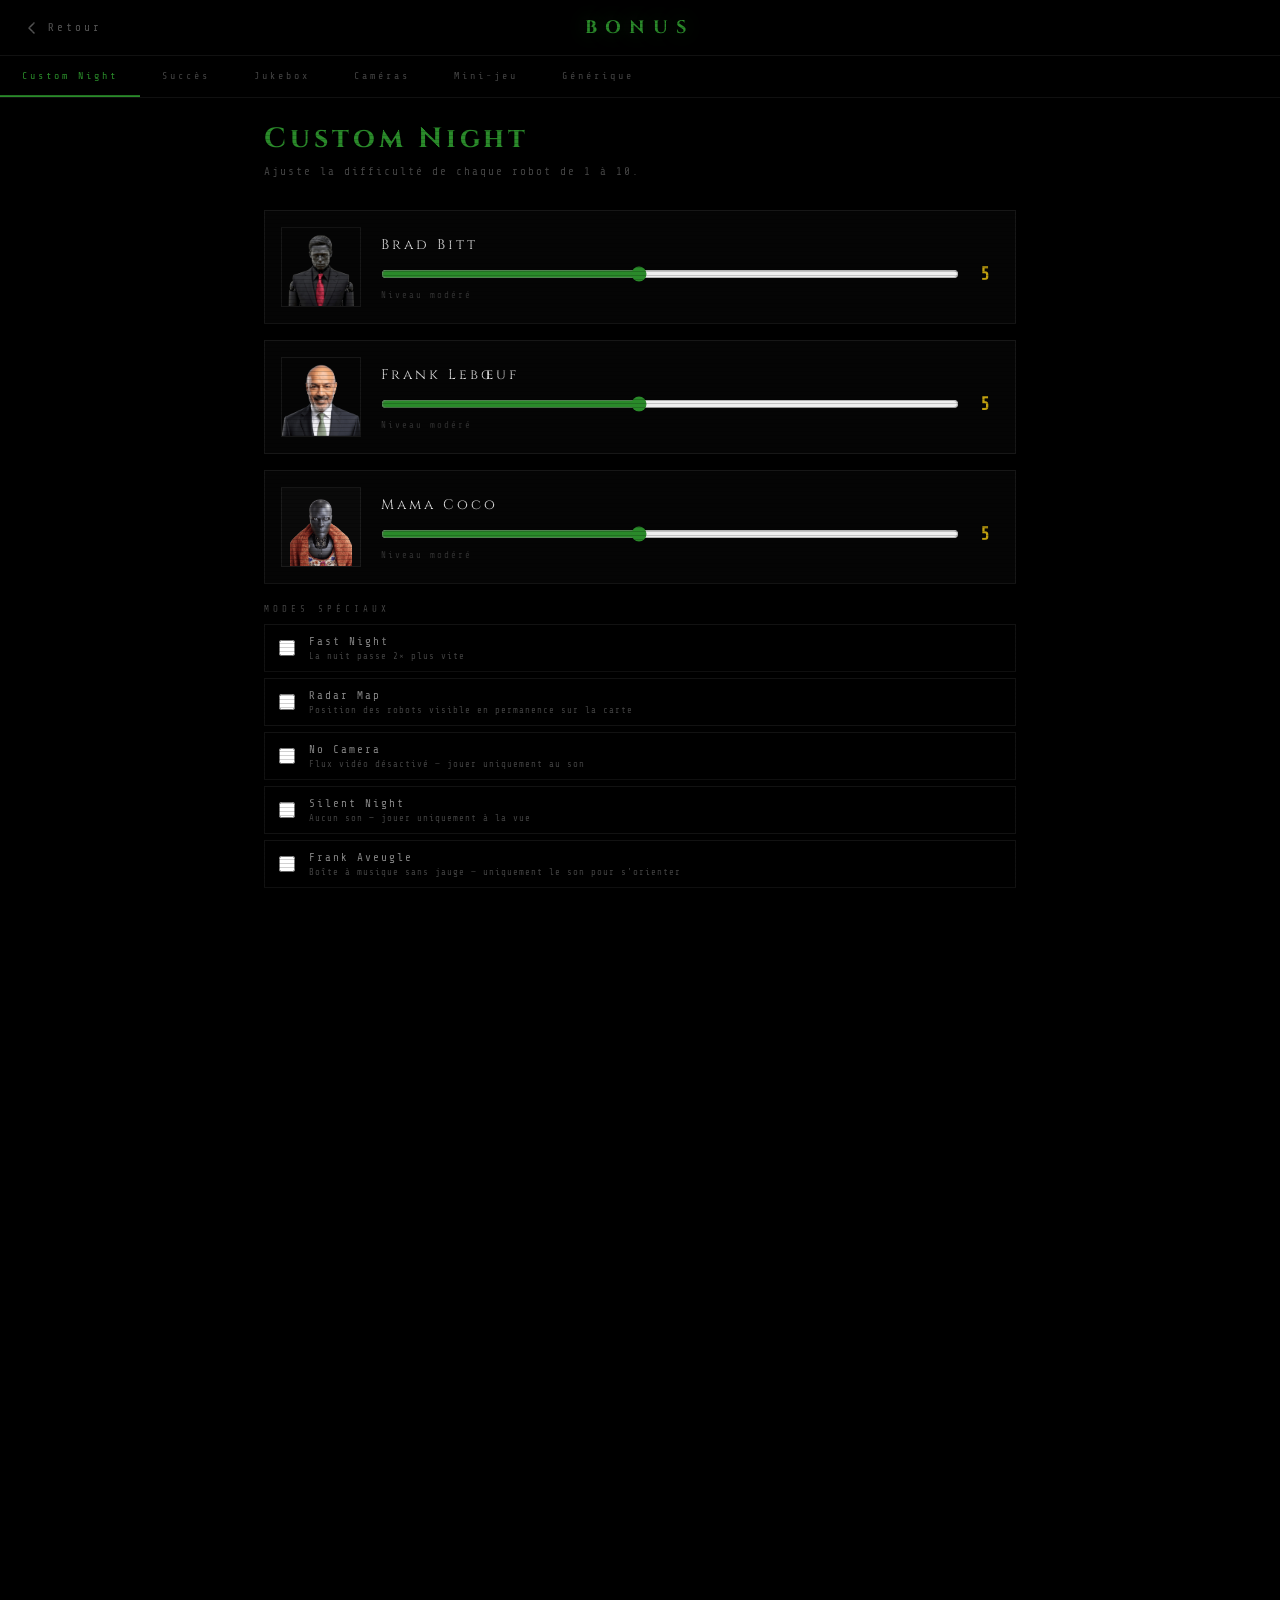
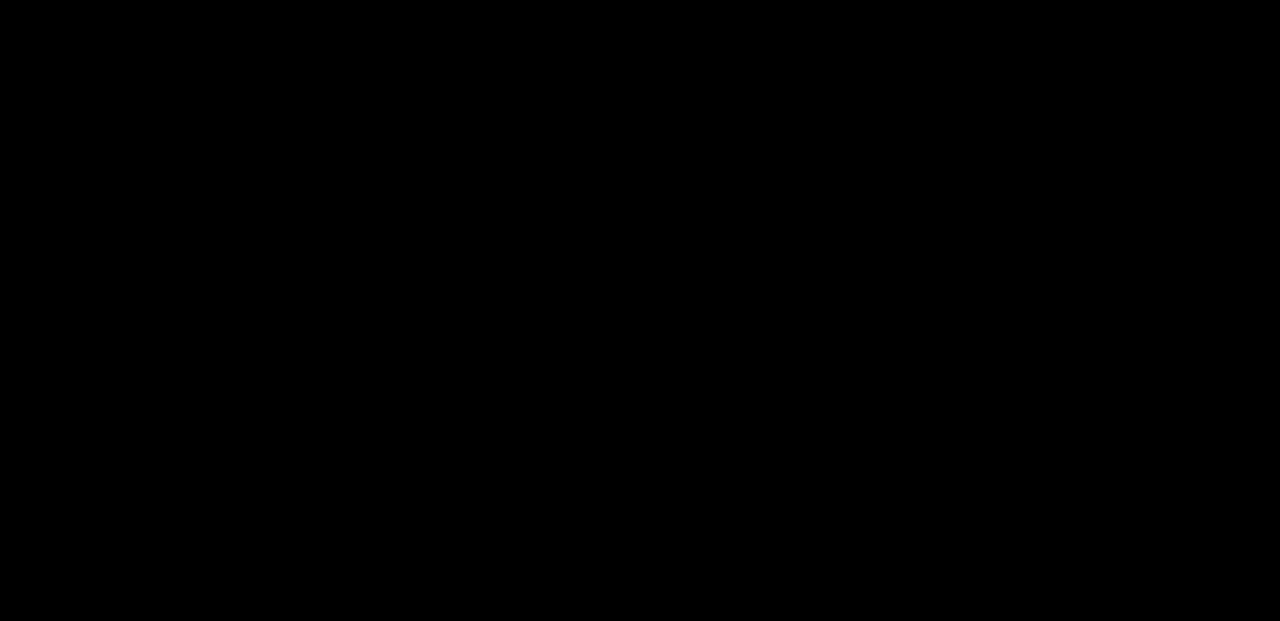
==== commit 049a9a9f: "Update bonus.html" ====
--- a/bonus.html
+++ b/bonus.html
@@ -33,8 +33,8 @@
     <button class="bonus-nav-btn" data-section="achievements">Succès</button>
     <button class="bonus-nav-btn" data-section="jukebox">Jukebox</button>
     <button class="bonus-nav-btn" data-section="cameras">Caméras</button>
+    <button class="bonus-nav-btn" data-section="minigame">Mini-jeu</button>
     <button class="bonus-nav-btn" data-section="credits">Générique</button>
-    <button class="bonus-nav-btn" data-section="minigame">Mini-jeu</button>
   </div>
 
   <!-- SECTION : CUSTOM NIGHT -->
@@ -234,19 +234,263 @@
     </div>
   </div>
 
-  <!-- SECTION : MINI-JEU -->
+    <!-- SECTION : MINI-JEU -->
   <div id="section-minigame" class="bonus-section" style="display:none;">
     <div class="bonus-section-title">Mini-jeu</div>
     <div class="bonus-section-sub">SYSTÈME-01 — La Dernière Ronde</div>
-    <div id="minigame-container">
-      <div id="minigame-desc" style="font-family:var(--font-mono);font-size:11px;color:#555;letter-spacing:2px;line-height:2;margin-bottom:24px;">
+
+    <!-- Verrou : affiché si moins de 15 succès -->
+    <div id="minigame-locked" style="display:none;">
+      <div id="minigame-lock-icon">&#128274;</div>
+      <div id="minigame-lock-msg">Débloquez <span id="minigame-lock-count">15</span> succès pour accéder à ce contenu.</div>
+      <div id="minigame-lock-sub">Progression : <span id="minigame-lock-prog">0</span> / 15</div>
+    </div>
+
+    <!-- Contenu : affiché si 15+ succès -->
+    <div id="minigame-container" style="display:none;">
+      <div id="minigame-desc">
         <p>Une nuit normale. Des enregistrements éparpillés dans la maison.</p>
         <p>Retrouvez les 6 bobines. Le portail vous attend.</p>
-        <p style="color:#333;margin-top:12px;">— Durée : ~5 minutes —</p>
-      </div>
-      <button id="minigame-launch" onclick="window.open('minigame.html','_self')">LANCER LE MINI-JEU</button>
-    </div>
-  </div>
+      </div>
+      <button id="minigame-launch" tabindex="0">LANCER LE MINI-JEU</button>
+    </div>
+  </div>TYPE html>
+<html lang="fr">
+<head>
+  <meta charset="UTF-8" />
+  <meta name="viewport" content="width=device-width, initial-scale=1.0, user-scalable=no" />
+  <title>Three Nights at Chez Moi — Bonus</title>
+  <link rel="preconnect" href="https://fonts.googleapis.com" />
+  <link rel="preconnect" href="https://fonts.gstatic.com" crossorigin />
+  <link href="https://fonts.googleapis.com/css2?family=Cinzel:wght@400;700&family=Share+Tech+Mono&display=swap" rel="stylesheet" />
+  <link rel="stylesheet" href="css/global.css" />
+  <link rel="stylesheet" href="css/bonus.css" />
+</head>
+<body class="bonus-page">
+
+  <div id="bonus-noise"></div>
+  <div class="bonus-scanlines"></div>
+
+  <!-- HEADER -->
+  <div id="bonus-header">
+    <button id="bonus-back" title="Retour au menu">
+      <svg width="16" height="16" viewBox="0 0 16 16" fill="none" stroke="currentColor" stroke-width="1.5">
+        <path d="M10 3L5 8l5 5" stroke-linecap="round" stroke-linejoin="round"/>
+      </svg>
+      Retour
+    </button>
+    <div id="bonus-title">BONUS</div>
+    <div style="width:80px;"></div>
+  </div>
+
+  <!-- NAVIGATION SECTIONS -->
+  <div id="bonus-nav">
+    <button class="bonus-nav-btn active" data-section="custom">Custom Night</button>
+    <button class="bonus-nav-btn" data-section="achievements">Succès</button>
+    <button class="bonus-nav-btn" data-section="jukebox">Jukebox</button>
+    <button class="bonus-nav-btn" data-section="cameras">Caméras</button>
+    <button class="bonus-nav-btn" data-section="minigame">Mini-jeu</button>
+    <button class="bonus-nav-btn" data-section="credits">Générique</button>
+  </div>
+
+  <!-- SECTION : CUSTOM NIGHT -->
+  <div id="section-custom" class="bonus-section active">
+    <div class="bonus-section-title">Custom Night</div>
+    <div class="bonus-section-sub">Ajuste la difficulté de chaque robot de 1 à 10.</div>
+
+    <div id="custom-robots">
+
+      <div class="robot-card" data-robot="brad">
+        <img src="assets/images/brad-normal.png" alt="Brad Bitt" class="robot-img landscape" />
+        <div class="robot-info">
+          <div class="robot-name">Brad Bitt</div>
+          <div class="robot-level-wrap">
+            <input type="range" class="robot-slider" id="diff-brad" min="1" max="10" value="5" />
+            <span class="robot-level-val" id="diff-brad-val">5</span>
+          </div>
+          <div class="robot-desc" id="diff-brad-desc">Niveau modéré</div>
+        </div>
+      </div>
+
+      <div class="robot-card" data-robot="frank">
+        <img src="assets/images/frank-normal.png" alt="Frank Lebœuf" class="robot-img landscape" />
+        <div class="robot-info">
+          <div class="robot-name">Frank Lebœuf</div>
+          <div class="robot-level-wrap">
+            <input type="range" class="robot-slider" id="diff-frank" min="1" max="10" value="5" />
+            <span class="robot-level-val" id="diff-frank-val">5</span>
+          </div>
+          <div class="robot-desc" id="diff-frank-desc">Niveau modéré</div>
+        </div>
+      </div>
+
+      <div class="robot-card" data-robot="mama">
+        <img src="assets/images/mama-coco-normal.png" alt="Mama Coco" class="robot-img portrait" />
+        <div class="robot-info">
+          <div class="robot-name">Mama Coco</div>
+          <div class="robot-level-wrap">
+            <input type="range" class="robot-slider" id="diff-mama" min="1" max="10" value="5" />
+            <span class="robot-level-val" id="diff-mama-val">5</span>
+          </div>
+          <div class="robot-desc" id="diff-mama-desc">Niveau modéré</div>
+        </div>
+      </div>
+
+    </div>
+
+    <!-- Modes spéciaux -->
+    <div id="custom-modes">
+      <div class="custom-modes-title">Modes spéciaux</div>
+      <div id="custom-modes-list">
+        <label class="custom-mode-item" data-mode="fast_night">
+          <input type="checkbox" id="mode-fast_night" />
+          <div class="custom-mode-info">
+            <div class="custom-mode-name">Fast Night</div>
+            <div class="custom-mode-desc">La nuit passe 2× plus vite</div>
+          </div>
+        </label>
+        <label class="custom-mode-item" data-mode="radar_map">
+          <input type="checkbox" id="mode-radar_map" />
+          <div class="custom-mode-info">
+            <div class="custom-mode-name">Radar Map</div>
+            <div class="custom-mode-desc">Position des robots visible en permanence sur la carte</div>
+          </div>
+        </label>
+        <label class="custom-mode-item" data-mode="no_camera">
+          <input type="checkbox" id="mode-no_camera" />
+          <div class="custom-mode-info">
+            <div class="custom-mode-name">No Camera</div>
+            <div class="custom-mode-desc">Flux vidéo désactivé — jouer uniquement au son</div>
+          </div>
+        </label>
+        <label class="custom-mode-item" data-mode="silent_night">
+          <input type="checkbox" id="mode-silent_night" />
+          <div class="custom-mode-info">
+            <div class="custom-mode-name">Silent Night</div>
+            <div class="custom-mode-desc">Aucun son — jouer uniquement à la vue</div>
+          </div>
+        </label>
+        <label class="custom-mode-item" data-mode="frank_blind">
+          <input type="checkbox" id="mode-frank_blind" />
+          <div class="custom-mode-info">
+            <div class="custom-mode-name">Frank Aveugle</div>
+            <div class="custom-mode-desc">Boîte à musique sans jauge — uniquement le son pour s'orienter</div>
+          </div>
+        </label>
+      </div>
+      <div id="custom-difficulty-badge">Difficulté globale : <span id="custom-diff-score">—</span></div>
+    </div>
+
+    <div id="custom-actions">
+      <button class="bonus-action-btn secondary" id="custom-reset">Réinitialiser</button>
+      <button class="bonus-action-btn primary" id="custom-start">▶ Lancer la nuit</button>
+    </div>
+  </div>
+
+  <!-- SECTION : GALERIE CAMÉRAS -->
+  <div id="section-cameras" class="bonus-section" style="display:none;">
+    <div class="bonus-section-title">Galerie Caméras</div>
+    <div class="bonus-section-sub">Système de surveillance — accès aux caméras hors ligne.</div>
+
+    <!-- Barre de contrôle -->
+    <div id="cam-gallery-controls">
+      <div id="cam-gallery-mode-wrap">
+        <button class="cam-gallery-mode active" data-mode="robots">Avec robots</button>
+        <button class="cam-gallery-mode" data-mode="empty">Sans robots</button>
+      </div>
+      <div id="cam-gallery-status">
+        <span class="rec-dot" style="background:#2a8a2a;box-shadow:0 0 8px rgba(42,138,42,0.5);"></span>
+        <span id="cam-gallery-label">— AUCUNE CAMÉRA —</span>
+      </div>
+    </div>
+
+    <!-- Vue caméra principale -->
+    <div id="cam-gallery-view">
+      <canvas id="cam-gallery-noise"></canvas>
+      <div class="cam-gallery-scanlines"></div>
+      <div class="cam-gallery-glitch" id="cam-gallery-glitch"></div>
+      <img id="cam-gallery-img" src="" alt="" />
+      <div class="cam-gallery-overlay"></div>
+      <div class="cam-gallery-placeholder">
+        <div>SÉLECTIONNER UNE CAMÉRA</div>
+      </div>
+    </div>
+
+    <!-- Sélecteur de caméras -->
+    <div id="cam-gallery-rooms">
+      <div class="cam-gallery-room" data-cam="cellier"        tabindex="0">Cellier</div>
+      <div class="cam-gallery-room" data-cam="wc"             tabindex="0">WC</div>
+      <div class="cam-gallery-room" data-cam="salle-de-bain"  tabindex="0">Salle de bain</div>
+      <div class="cam-gallery-room" data-cam="cuisine"        tabindex="0">Cuisine</div>
+      <div class="cam-gallery-room" data-cam="salle-a-manger" tabindex="0">Salle à manger</div>
+      <div class="cam-gallery-room" data-cam="salon"          tabindex="0">Salon</div>
+      <div class="cam-gallery-room" data-cam="couloir"        tabindex="0">Couloir</div>
+      <div class="cam-gallery-room" data-cam="rue"            tabindex="0">Extérieur rue</div>
+      <div class="cam-gallery-room" data-cam="etage-2"        tabindex="0">Chambre d'ami</div>
+    </div>
+  </div>
+
+  <!-- SECTION : GÉNÉRIQUE -->
+  <div id="section-credits" class="bonus-section" style="display:none;">
+    <div class="bonus-section-title">Générique de fin</div>
+    <div class="bonus-section-sub">Revisionner le générique de fin du jeu.</div>
+    <button class="bonus-action-btn primary" id="replay-credits" style="margin-top:32px;">▶ Lancer le générique</button>
+  </div>
+
+  <!-- SECTION : SUCCÈS -->
+  <div id="section-achievements" class="bonus-section" style="display:none;">
+    <div class="bonus-section-title">Succès</div>
+    <div id="achievements-stats">
+      <span id="ach-count">0 / 0</span>
+      <div id="ach-progress-bar"><div id="ach-progress-fill" style="width:0%"></div></div>
+      <span id="ach-pct">0%</span>
+    </div>
+    <div id="achievements-list"></div>
+  </div>
+
+  <!-- SECTION : JUKEBOX -->
+  <div id="section-jukebox" class="bonus-section" style="display:none;">
+    <div class="bonus-section-title">Jukebox</div>
+    <div class="bonus-section-sub">Système audio du bâtiment — tous les fichiers sonores du jeu.</div>
+    <div id="jukebox-wrap">
+      <!-- Catégories -->
+      <div id="jukebox-cats"></div>
+      <!-- Lecteur -->
+      <div id="jukebox-player">
+        <div id="jk-cam-badge">
+          <span class="rec-dot" style="background:#2a8a2a;box-shadow:0 0 8px rgba(42,138,42,0.6);"></span>
+          <span id="jk-track-name">— AUCUN FICHIER SÉLECTIONNÉ —</span>
+        </div>
+        <div id="jk-progress-wrap">
+          <span id="jk-time-cur">0:00</span>
+          <div id="jk-progress-bar">
+            <div id="jk-progress-fill"></div>
+            <div id="jk-progress-thumb"></div>
+          </div>
+          <span id="jk-time-dur">0:00</span>
+        </div>
+        <div id="jk-controls">
+          <button class="jk-btn" id="jk-prev" title="Précédent">&#9664;&#9664;</button>
+          <button class="jk-btn jk-main" id="jk-play">&#9654;</button>
+          <button class="jk-btn" id="jk-next" title="Suivant">&#9654;&#9654;</button>
+          <div id="jk-vol-wrap">
+            <span class="jk-vol-icon">
+              <svg width="14" height="14" viewBox="0 0 14 14" fill="none" stroke="currentColor" stroke-width="1.3">
+                <path d="M2 4.5h2l3-2.5v9l-3-2.5H2V4.5z"/>
+                <path d="M9.5 4.5c1.2 0.9 1.2 4.1 0 5" stroke-linecap="round"/>
+                <path d="M11.5 3c2 1.5 2 6.5 0 8" stroke-linecap="round"/>
+              </svg>
+            </span>
+            <input type="range" id="jk-vol" min="0" max="100" value="75" />
+          </div>
+        </div>
+      </div>
+      <!-- Liste des pistes -->
+      <div id="jukebox-tracklist"></div>
+    </div>
+  </div>
+
+  
     <div class="bonus-section-sub" style="color:#333;">D'autres bonus arriveront prochainement.</div>
   </div>
 
--- a/css/bonus.css
+++ b/css/bonus.css
@@ -581,3 +581,24 @@
 body.display-tv .cam-gallery-mode  { font-size: 12px; padding: 10px 20px; }
 body.display-tv .cam-gallery-room  { font-size: 12px; padding: 10px 16px; }
 body.display-tv #cam-gallery-status { font-size: 13px; }
+
+/* ══ Mini-jeu ══ */
+#minigame-container {
+  display: flex; flex-direction: column; align-items: center; gap: 24px;
+  padding: 20px 0;
+}
+#minigame-desc p {
+  text-align: center; font-family: var(--font-mono);
+  font-size: 11px; color: #555; letter-spacing: 2px; line-height: 2;
+}
+#minigame-launch {
+  font-family: var(--font-mono); font-size: 12px; letter-spacing: 4px;
+  color: #2a8a2a; background: transparent;
+  border: 1px solid rgba(42,138,42,0.5);
+  padding: 14px 40px; cursor: pointer;
+  transition: all .2s;
+}
+#minigame-launch:hover { background: rgba(42,138,42,0.08); border-color: #2a8a2a; color: #44cc44; }
+#minigame-launch:focus { outline: none; background: rgba(192,160,16,0.08); border-color: #c0a010; color: #c0a010; }
+body.display-tv #minigame-launch { font-size: 15px; padding: 18px 48px; }
+body.display-tv #minigame-desc p { font-size: 14px; }
--- a/css/bonus.css
+++ b/css/bonus.css
@@ -581,3 +581,24 @@
 body.display-tv .cam-gallery-mode  { font-size: 12px; padding: 10px 20px; }
 body.display-tv .cam-gallery-room  { font-size: 12px; padding: 10px 16px; }
 body.display-tv #cam-gallery-status { font-size: 13px; }
+
+/* ══ Mini-jeu ══ */
+#minigame-container {
+  display: flex; flex-direction: column; align-items: center; gap: 24px;
+  padding: 20px 0;
+}
+#minigame-desc p {
+  text-align: center; font-family: var(--font-mono);
+  font-size: 11px; color: #555; letter-spacing: 2px; line-height: 2;
+}
+#minigame-launch {
+  font-family: var(--font-mono); font-size: 12px; letter-spacing: 4px;
+  color: #2a8a2a; background: transparent;
+  border: 1px solid rgba(42,138,42,0.5);
+  padding: 14px 40px; cursor: pointer;
+  transition: all .2s;
+}
+#minigame-launch:hover { background: rgba(42,138,42,0.08); border-color: #2a8a2a; color: #44cc44; }
+#minigame-launch:focus { outline: none; background: rgba(192,160,16,0.08); border-color: #c0a010; color: #c0a010; }
+body.display-tv #minigame-launch { font-size: 15px; padding: 18px 48px; }
+body.display-tv #minigame-desc p { font-size: 14px; }
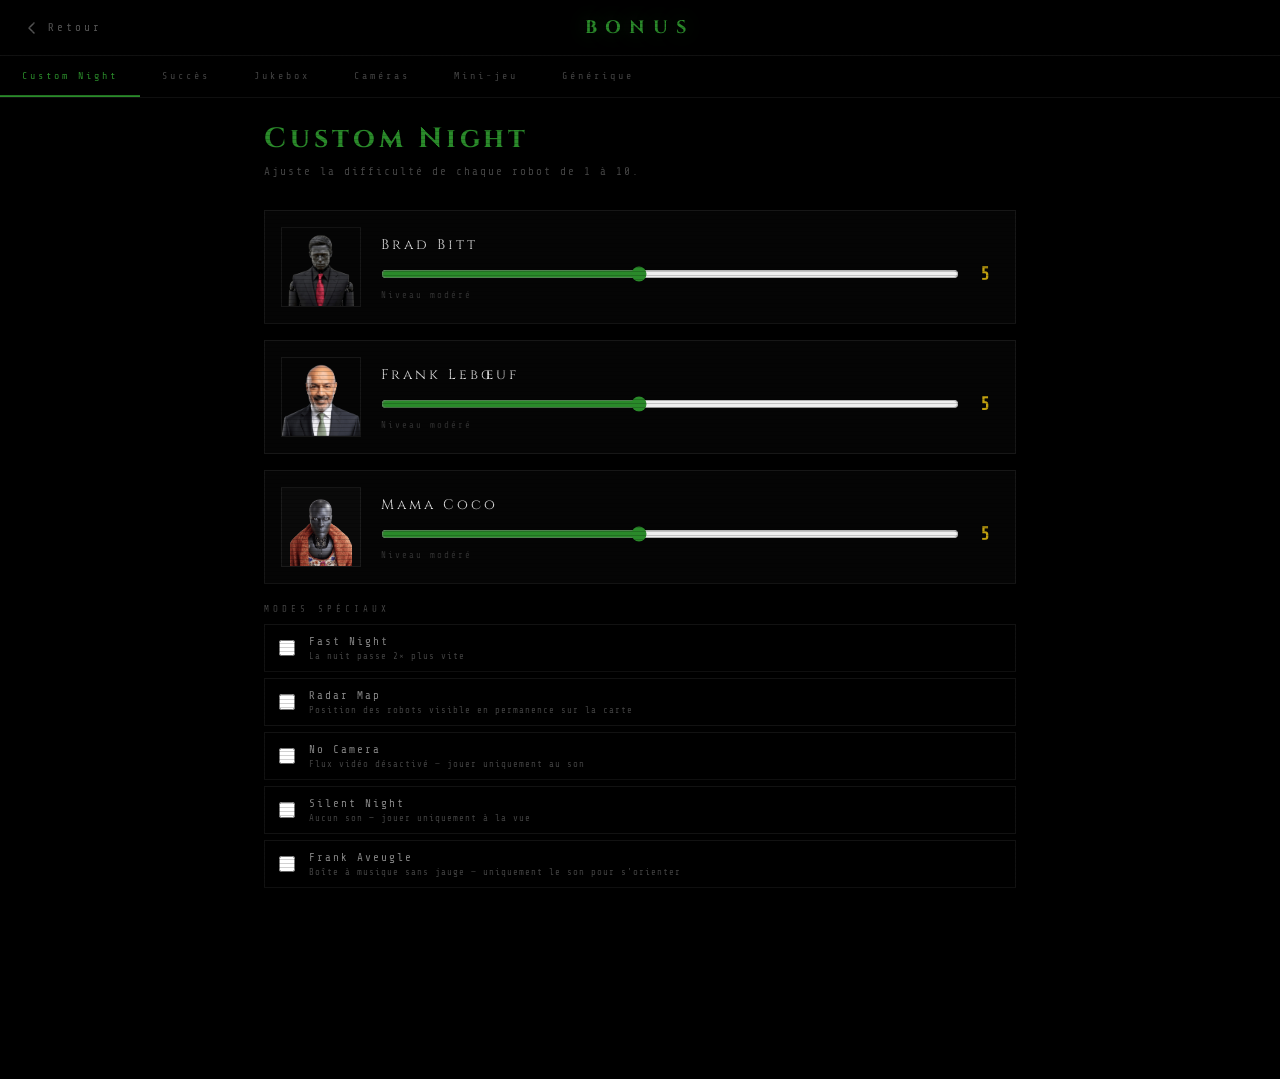
==== commit 768d9ade: "Update bonus.html" ====
--- a/bonus.html
+++ b/bonus.html
@@ -241,7 +241,14 @@
 
     <!-- Verrou : affiché si moins de 15 succès -->
     <div id="minigame-locked" style="display:none;">
-      <div id="minigame-lock-icon">&#128274;</div>
+      <div id="minigame-lock-icon">
+        <svg width="48" height="48" viewBox="0 0 48 48" fill="none" stroke="currentColor" stroke-width="2" style="opacity:0.3;color:#555;">
+          <rect x="10" y="22" width="28" height="22" rx="3" stroke-width="2"/>
+          <path d="M16 22v-7a8 8 0 1 1 16 0v7" stroke-linecap="round"/>
+          <circle cx="24" cy="33" r="3" fill="currentColor" stroke="none"/>
+          <line x1="24" y1="36" x2="24" y2="40" stroke-width="2.5" stroke-linecap="round"/>
+        </svg>
+      </div>
       <div id="minigame-lock-msg">Débloquez <span id="minigame-lock-count">15</span> succès pour accéder à ce contenu.</div>
       <div id="minigame-lock-sub">Progression : <span id="minigame-lock-prog">0</span> / 15</div>
     </div>
@@ -254,245 +261,6 @@
       </div>
       <button id="minigame-launch" tabindex="0">LANCER LE MINI-JEU</button>
     </div>
-  </div>TYPE html>
-<html lang="fr">
-<head>
-  <meta charset="UTF-8" />
-  <meta name="viewport" content="width=device-width, initial-scale=1.0, user-scalable=no" />
-  <title>Three Nights at Chez Moi — Bonus</title>
-  <link rel="preconnect" href="https://fonts.googleapis.com" />
-  <link rel="preconnect" href="https://fonts.gstatic.com" crossorigin />
-  <link href="https://fonts.googleapis.com/css2?family=Cinzel:wght@400;700&family=Share+Tech+Mono&display=swap" rel="stylesheet" />
-  <link rel="stylesheet" href="css/global.css" />
-  <link rel="stylesheet" href="css/bonus.css" />
-</head>
-<body class="bonus-page">
-
-  <div id="bonus-noise"></div>
-  <div class="bonus-scanlines"></div>
-
-  <!-- HEADER -->
-  <div id="bonus-header">
-    <button id="bonus-back" title="Retour au menu">
-      <svg width="16" height="16" viewBox="0 0 16 16" fill="none" stroke="currentColor" stroke-width="1.5">
-        <path d="M10 3L5 8l5 5" stroke-linecap="round" stroke-linejoin="round"/>
-      </svg>
-      Retour
-    </button>
-    <div id="bonus-title">BONUS</div>
-    <div style="width:80px;"></div>
-  </div>
-
-  <!-- NAVIGATION SECTIONS -->
-  <div id="bonus-nav">
-    <button class="bonus-nav-btn active" data-section="custom">Custom Night</button>
-    <button class="bonus-nav-btn" data-section="achievements">Succès</button>
-    <button class="bonus-nav-btn" data-section="jukebox">Jukebox</button>
-    <button class="bonus-nav-btn" data-section="cameras">Caméras</button>
-    <button class="bonus-nav-btn" data-section="minigame">Mini-jeu</button>
-    <button class="bonus-nav-btn" data-section="credits">Générique</button>
-  </div>
-
-  <!-- SECTION : CUSTOM NIGHT -->
-  <div id="section-custom" class="bonus-section active">
-    <div class="bonus-section-title">Custom Night</div>
-    <div class="bonus-section-sub">Ajuste la difficulté de chaque robot de 1 à 10.</div>
-
-    <div id="custom-robots">
-
-      <div class="robot-card" data-robot="brad">
-        <img src="assets/images/brad-normal.png" alt="Brad Bitt" class="robot-img landscape" />
-        <div class="robot-info">
-          <div class="robot-name">Brad Bitt</div>
-          <div class="robot-level-wrap">
-            <input type="range" class="robot-slider" id="diff-brad" min="1" max="10" value="5" />
-            <span class="robot-level-val" id="diff-brad-val">5</span>
-          </div>
-          <div class="robot-desc" id="diff-brad-desc">Niveau modéré</div>
-        </div>
-      </div>
-
-      <div class="robot-card" data-robot="frank">
-        <img src="assets/images/frank-normal.png" alt="Frank Lebœuf" class="robot-img landscape" />
-        <div class="robot-info">
-          <div class="robot-name">Frank Lebœuf</div>
-          <div class="robot-level-wrap">
-            <input type="range" class="robot-slider" id="diff-frank" min="1" max="10" value="5" />
-            <span class="robot-level-val" id="diff-frank-val">5</span>
-          </div>
-          <div class="robot-desc" id="diff-frank-desc">Niveau modéré</div>
-        </div>
-      </div>
-
-      <div class="robot-card" data-robot="mama">
-        <img src="assets/images/mama-coco-normal.png" alt="Mama Coco" class="robot-img portrait" />
-        <div class="robot-info">
-          <div class="robot-name">Mama Coco</div>
-          <div class="robot-level-wrap">
-            <input type="range" class="robot-slider" id="diff-mama" min="1" max="10" value="5" />
-            <span class="robot-level-val" id="diff-mama-val">5</span>
-          </div>
-          <div class="robot-desc" id="diff-mama-desc">Niveau modéré</div>
-        </div>
-      </div>
-
-    </div>
-
-    <!-- Modes spéciaux -->
-    <div id="custom-modes">
-      <div class="custom-modes-title">Modes spéciaux</div>
-      <div id="custom-modes-list">
-        <label class="custom-mode-item" data-mode="fast_night">
-          <input type="checkbox" id="mode-fast_night" />
-          <div class="custom-mode-info">
-            <div class="custom-mode-name">Fast Night</div>
-            <div class="custom-mode-desc">La nuit passe 2× plus vite</div>
-          </div>
-        </label>
-        <label class="custom-mode-item" data-mode="radar_map">
-          <input type="checkbox" id="mode-radar_map" />
-          <div class="custom-mode-info">
-            <div class="custom-mode-name">Radar Map</div>
-            <div class="custom-mode-desc">Position des robots visible en permanence sur la carte</div>
-          </div>
-        </label>
-        <label class="custom-mode-item" data-mode="no_camera">
-          <input type="checkbox" id="mode-no_camera" />
-          <div class="custom-mode-info">
-            <div class="custom-mode-name">No Camera</div>
-            <div class="custom-mode-desc">Flux vidéo désactivé — jouer uniquement au son</div>
-          </div>
-        </label>
-        <label class="custom-mode-item" data-mode="silent_night">
-          <input type="checkbox" id="mode-silent_night" />
-          <div class="custom-mode-info">
-            <div class="custom-mode-name">Silent Night</div>
-            <div class="custom-mode-desc">Aucun son — jouer uniquement à la vue</div>
-          </div>
-        </label>
-        <label class="custom-mode-item" data-mode="frank_blind">
-          <input type="checkbox" id="mode-frank_blind" />
-          <div class="custom-mode-info">
-            <div class="custom-mode-name">Frank Aveugle</div>
-            <div class="custom-mode-desc">Boîte à musique sans jauge — uniquement le son pour s'orienter</div>
-          </div>
-        </label>
-      </div>
-      <div id="custom-difficulty-badge">Difficulté globale : <span id="custom-diff-score">—</span></div>
-    </div>
-
-    <div id="custom-actions">
-      <button class="bonus-action-btn secondary" id="custom-reset">Réinitialiser</button>
-      <button class="bonus-action-btn primary" id="custom-start">▶ Lancer la nuit</button>
-    </div>
-  </div>
-
-  <!-- SECTION : GALERIE CAMÉRAS -->
-  <div id="section-cameras" class="bonus-section" style="display:none;">
-    <div class="bonus-section-title">Galerie Caméras</div>
-    <div class="bonus-section-sub">Système de surveillance — accès aux caméras hors ligne.</div>
-
-    <!-- Barre de contrôle -->
-    <div id="cam-gallery-controls">
-      <div id="cam-gallery-mode-wrap">
-        <button class="cam-gallery-mode active" data-mode="robots">Avec robots</button>
-        <button class="cam-gallery-mode" data-mode="empty">Sans robots</button>
-      </div>
-      <div id="cam-gallery-status">
-        <span class="rec-dot" style="background:#2a8a2a;box-shadow:0 0 8px rgba(42,138,42,0.5);"></span>
-        <span id="cam-gallery-label">— AUCUNE CAMÉRA —</span>
-      </div>
-    </div>
-
-    <!-- Vue caméra principale -->
-    <div id="cam-gallery-view">
-      <canvas id="cam-gallery-noise"></canvas>
-      <div class="cam-gallery-scanlines"></div>
-      <div class="cam-gallery-glitch" id="cam-gallery-glitch"></div>
-      <img id="cam-gallery-img" src="" alt="" />
-      <div class="cam-gallery-overlay"></div>
-      <div class="cam-gallery-placeholder">
-        <div>SÉLECTIONNER UNE CAMÉRA</div>
-      </div>
-    </div>
-
-    <!-- Sélecteur de caméras -->
-    <div id="cam-gallery-rooms">
-      <div class="cam-gallery-room" data-cam="cellier"        tabindex="0">Cellier</div>
-      <div class="cam-gallery-room" data-cam="wc"             tabindex="0">WC</div>
-      <div class="cam-gallery-room" data-cam="salle-de-bain"  tabindex="0">Salle de bain</div>
-      <div class="cam-gallery-room" data-cam="cuisine"        tabindex="0">Cuisine</div>
-      <div class="cam-gallery-room" data-cam="salle-a-manger" tabindex="0">Salle à manger</div>
-      <div class="cam-gallery-room" data-cam="salon"          tabindex="0">Salon</div>
-      <div class="cam-gallery-room" data-cam="couloir"        tabindex="0">Couloir</div>
-      <div class="cam-gallery-room" data-cam="rue"            tabindex="0">Extérieur rue</div>
-      <div class="cam-gallery-room" data-cam="etage-2"        tabindex="0">Chambre d'ami</div>
-    </div>
-  </div>
-
-  <!-- SECTION : GÉNÉRIQUE -->
-  <div id="section-credits" class="bonus-section" style="display:none;">
-    <div class="bonus-section-title">Générique de fin</div>
-    <div class="bonus-section-sub">Revisionner le générique de fin du jeu.</div>
-    <button class="bonus-action-btn primary" id="replay-credits" style="margin-top:32px;">▶ Lancer le générique</button>
-  </div>
-
-  <!-- SECTION : SUCCÈS -->
-  <div id="section-achievements" class="bonus-section" style="display:none;">
-    <div class="bonus-section-title">Succès</div>
-    <div id="achievements-stats">
-      <span id="ach-count">0 / 0</span>
-      <div id="ach-progress-bar"><div id="ach-progress-fill" style="width:0%"></div></div>
-      <span id="ach-pct">0%</span>
-    </div>
-    <div id="achievements-list"></div>
-  </div>
-
-  <!-- SECTION : JUKEBOX -->
-  <div id="section-jukebox" class="bonus-section" style="display:none;">
-    <div class="bonus-section-title">Jukebox</div>
-    <div class="bonus-section-sub">Système audio du bâtiment — tous les fichiers sonores du jeu.</div>
-    <div id="jukebox-wrap">
-      <!-- Catégories -->
-      <div id="jukebox-cats"></div>
-      <!-- Lecteur -->
-      <div id="jukebox-player">
-        <div id="jk-cam-badge">
-          <span class="rec-dot" style="background:#2a8a2a;box-shadow:0 0 8px rgba(42,138,42,0.6);"></span>
-          <span id="jk-track-name">— AUCUN FICHIER SÉLECTIONNÉ —</span>
-        </div>
-        <div id="jk-progress-wrap">
-          <span id="jk-time-cur">0:00</span>
-          <div id="jk-progress-bar">
-            <div id="jk-progress-fill"></div>
-            <div id="jk-progress-thumb"></div>
-          </div>
-          <span id="jk-time-dur">0:00</span>
-        </div>
-        <div id="jk-controls">
-          <button class="jk-btn" id="jk-prev" title="Précédent">&#9664;&#9664;</button>
-          <button class="jk-btn jk-main" id="jk-play">&#9654;</button>
-          <button class="jk-btn" id="jk-next" title="Suivant">&#9654;&#9654;</button>
-          <div id="jk-vol-wrap">
-            <span class="jk-vol-icon">
-              <svg width="14" height="14" viewBox="0 0 14 14" fill="none" stroke="currentColor" stroke-width="1.3">
-                <path d="M2 4.5h2l3-2.5v9l-3-2.5H2V4.5z"/>
-                <path d="M9.5 4.5c1.2 0.9 1.2 4.1 0 5" stroke-linecap="round"/>
-                <path d="M11.5 3c2 1.5 2 6.5 0 8" stroke-linecap="round"/>
-              </svg>
-            </span>
-            <input type="range" id="jk-vol" min="0" max="100" value="75" />
-          </div>
-        </div>
-      </div>
-      <!-- Liste des pistes -->
-      <div id="jukebox-tracklist"></div>
-    </div>
-  </div>
-
-  
-    <div class="bonus-section-sub" style="color:#333;">D'autres bonus arriveront prochainement.</div>
-  </div>
 
   <!-- OVERLAY GÉNÉRIQUE (replay) -->
   <div id="credits-overlay" style="display:none;position:fixed;inset:0;z-index:9000;background:#000;"></div>
--- a/css/bonus.css
+++ b/css/bonus.css
@@ -602,3 +602,22 @@
 #minigame-launch:focus { outline: none; background: rgba(192,160,16,0.08); border-color: #c0a010; color: #c0a010; }
 body.display-tv #minigame-launch { font-size: 15px; padding: 18px 48px; }
 body.display-tv #minigame-desc p { font-size: 14px; }
+
+/* ── Mini-jeu — verrou ── */
+#minigame-locked {
+  display: flex; flex-direction: column; align-items: center; gap: 16px;
+  padding: 40px 24px; text-align: center;
+}
+#minigame-lock-icon {
+  font-size: 48px; opacity: 0.3; filter: grayscale(1);
+}
+#minigame-lock-msg {
+  font-family: var(--font-mono); font-size: 13px; color: #555;
+  letter-spacing: 2px; line-height: 2;
+}
+#minigame-lock-sub {
+  font-family: var(--font-mono); font-size: 10px; color: #333;
+  letter-spacing: 3px;
+}
+body.display-tv #minigame-lock-msg { font-size: 16px; }
+body.display-tv #minigame-lock-sub { font-size: 13px; }
